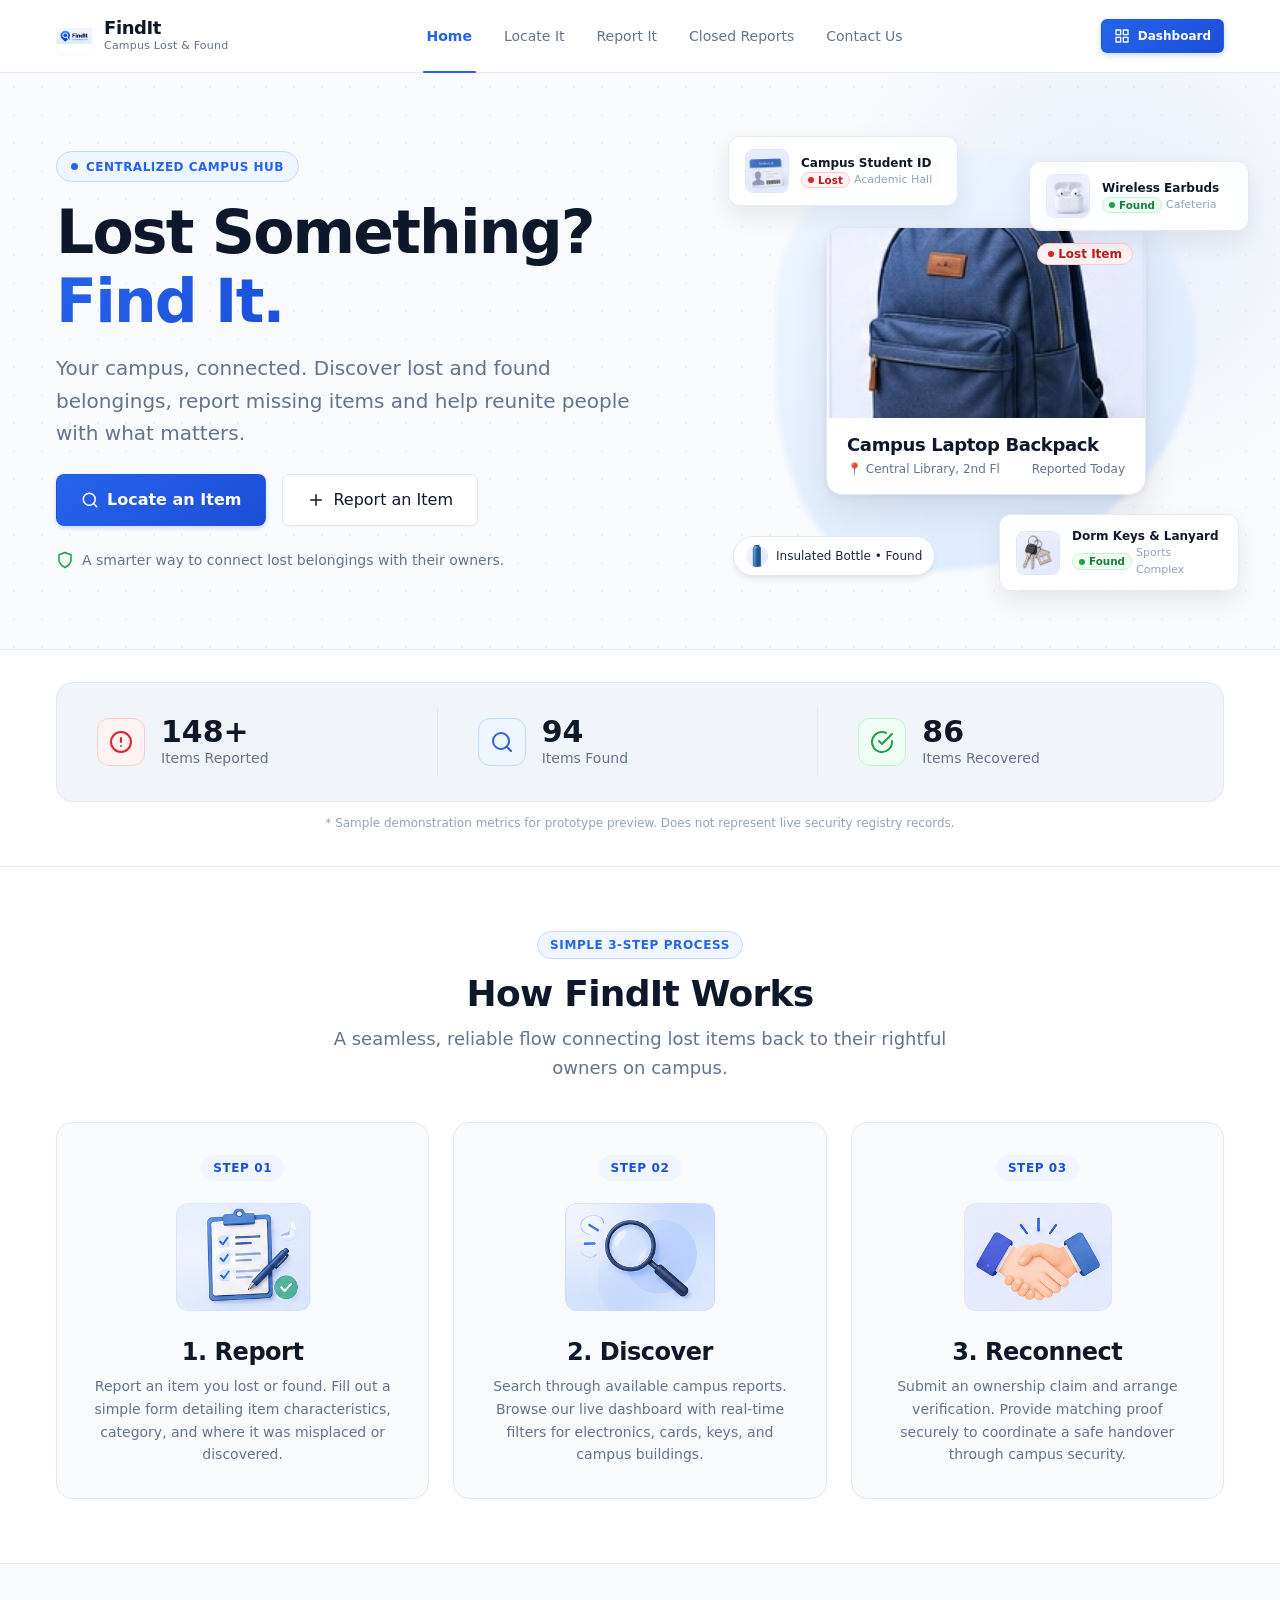
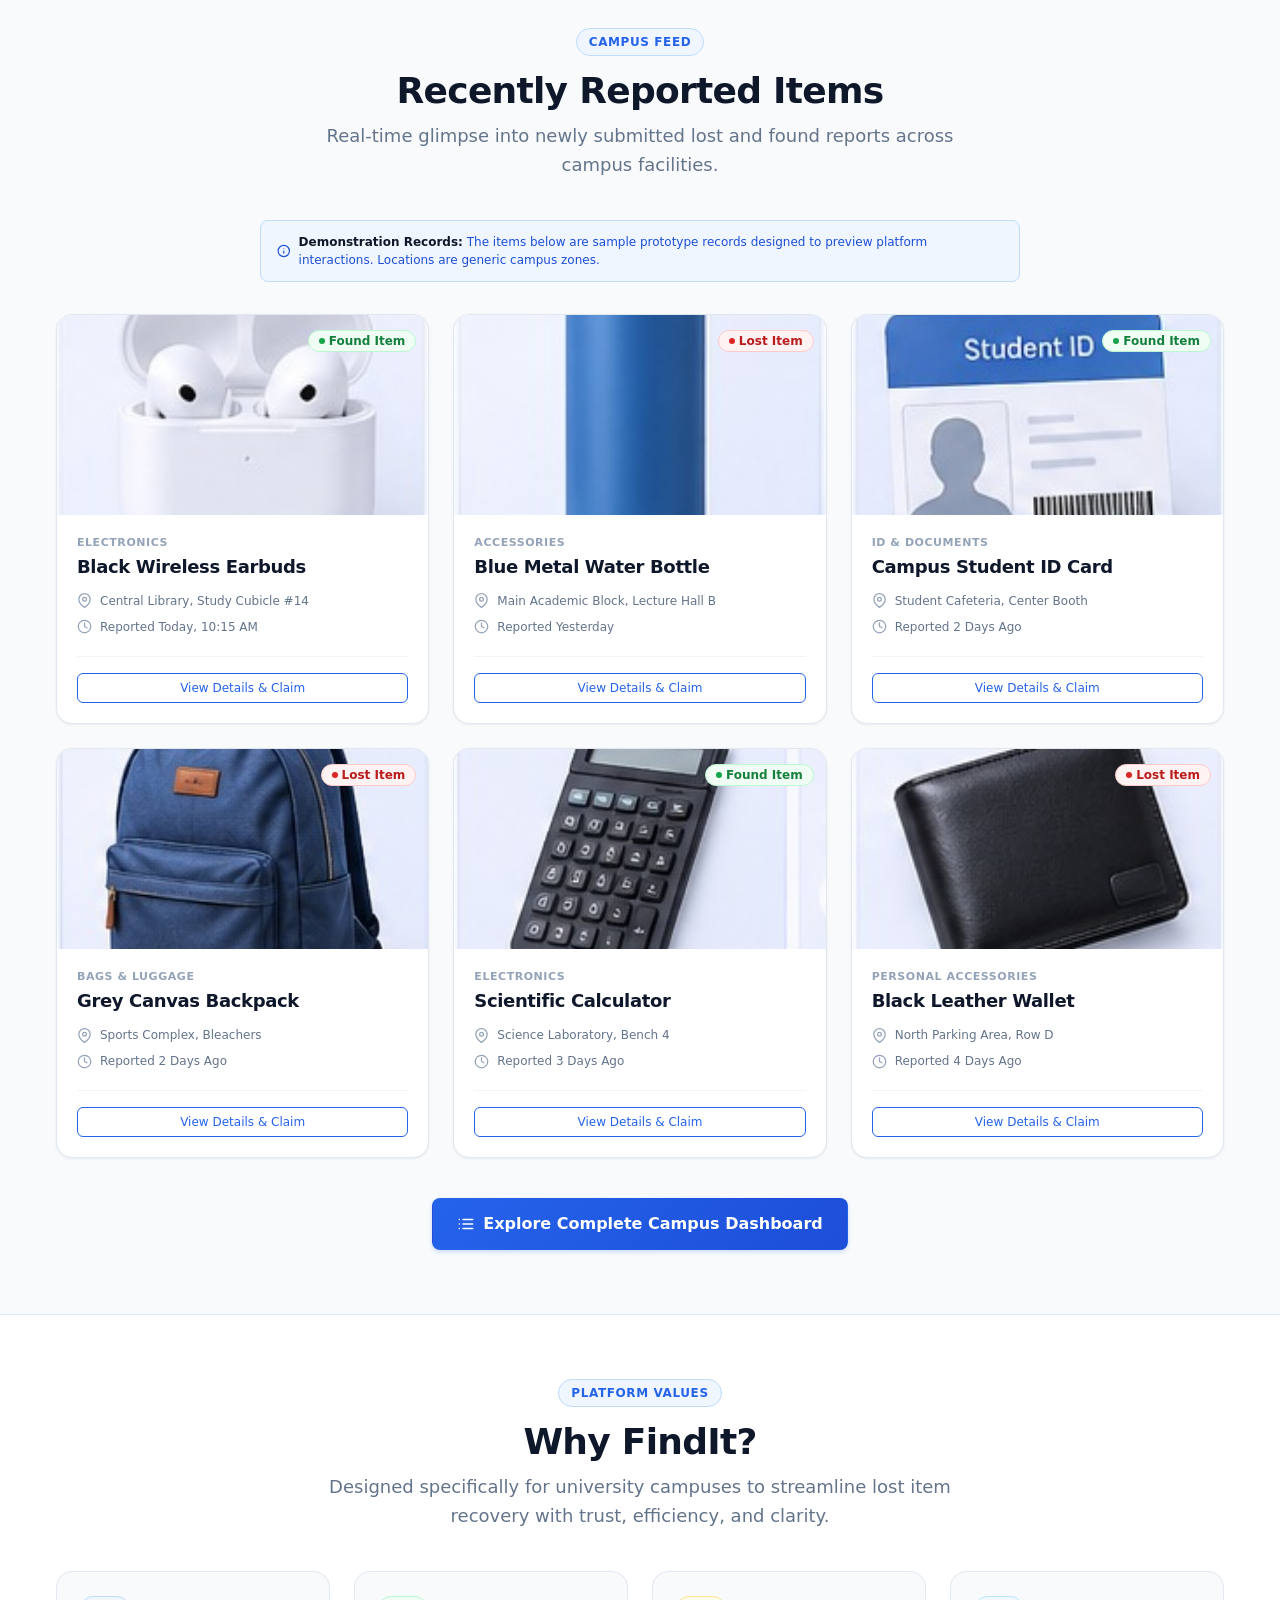
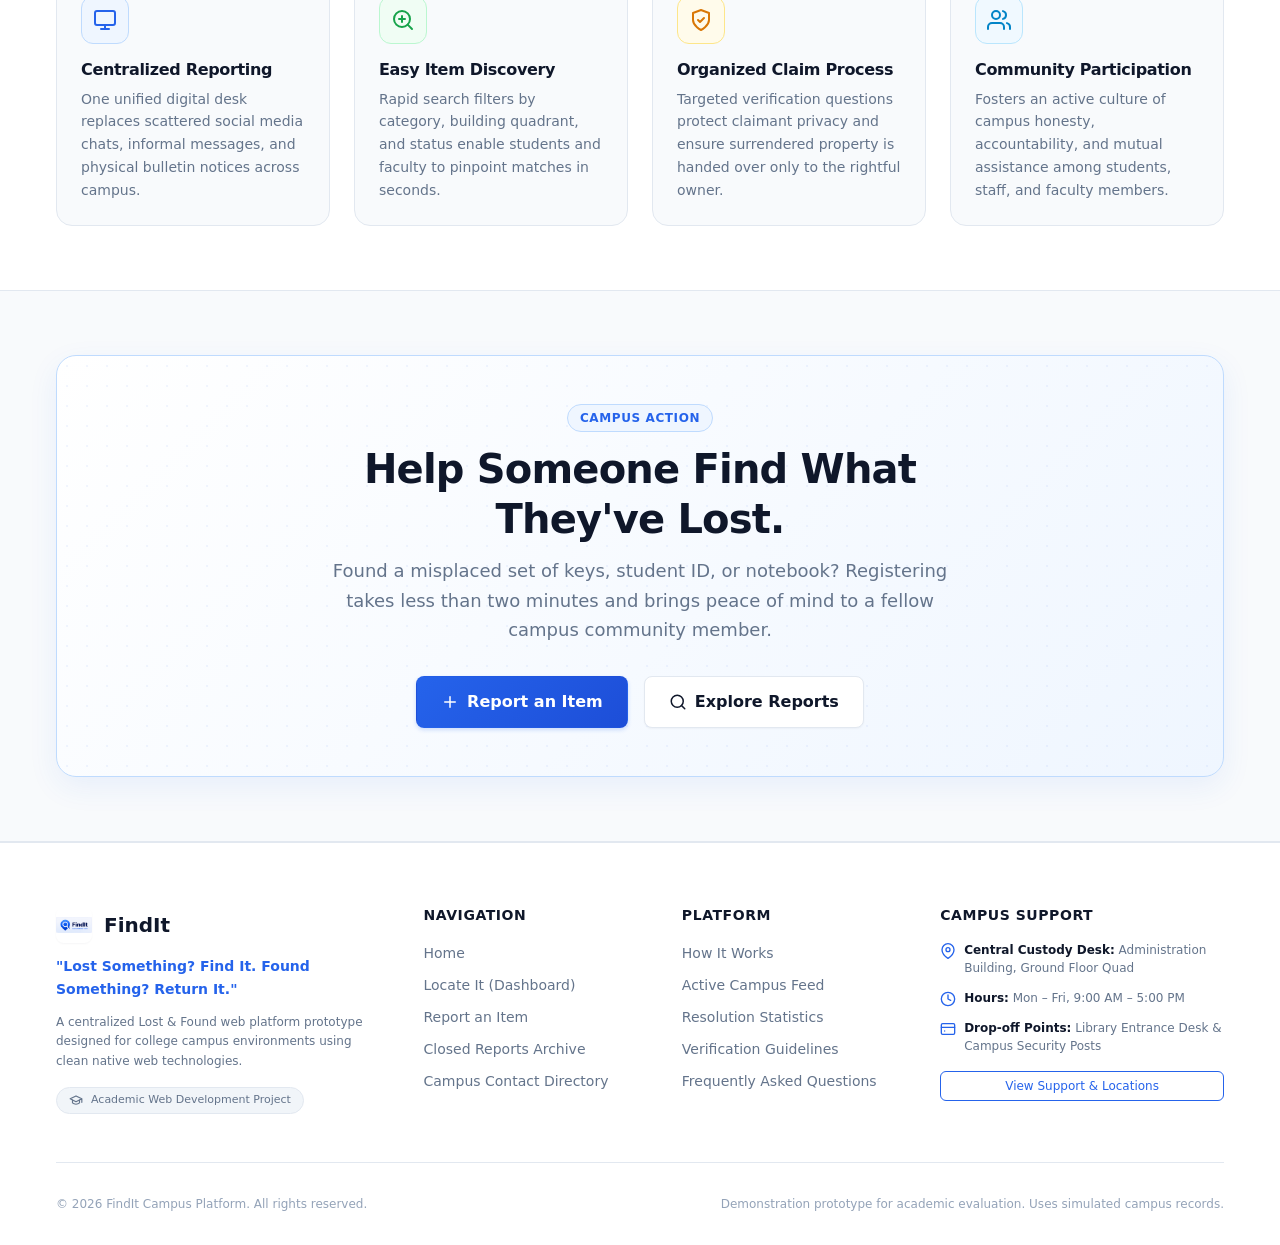
==== index.html @ 46aae525 "final commit" ====
<!DOCTYPE html>
<html lang="en">
<head>
  <meta charset="UTF-8">
  <meta name="viewport" content="width=device-width, initial-scale=1.0">
  <meta name="description" content="FindIt — A centralized campus Lost & Found platform for students, faculty and staff. Report lost belongings, register found items, and submit claims.">
  <title>FindIt – Lost &amp; Found Campus Platform</title>

  <!-- Global Stylesheet -->
  <link rel="stylesheet" href="css/style.css">
  <!-- Landing Page Stylesheet -->
  <link rel="stylesheet" href="css/landing.css">
  <!-- Consolidated Responsive Stylesheet -->
  <link rel="stylesheet" href="css/responsive.css">
</head>
<body>

  <!-- ======================================================================
       1. Navigation Bar (Sticky, Clean Light Surface, Accessible)
       ====================================================================== -->
  <header class="navbar" role="banner">
    <div class="container navbar-container">
      <!-- FindIt Brand Logo & Identity -->
      <a href="index.html" class="nav-brand" aria-label="FindIt Campus Platform Home">
        <img src="assets/icons/findit-logo.png" alt="FindIt Logo" class="nav-brand-logo" width="36" height="36">
        <div class="nav-brand-text">
          <span class="nav-brand-name">FindIt</span>
          <span class="nav-brand-tagline">Campus Lost &amp; Found</span>
        </div>
      </a>

      <!-- Desktop Navigation Menu -->
      <nav class="nav-menu" role="navigation" aria-label="Main Navigation">
        <a href="index.html" class="nav-link active" aria-current="page">Home</a>
        <a href="dashboard.html" class="nav-link">Locate It</a>
        <a href="report.html" class="nav-link">Report It</a>
        <a href="closed-reports.html" class="nav-link">Closed Reports</a>
        <a href="contact.html" class="nav-link">Contact Us</a>
      </nav>

      <!-- Desktop Action CTA -->
      <div class="nav-actions">
        <a href="dashboard.html" class="btn btn-primary btn-sm nav-dashboard-btn">
          <svg width="16" height="16" viewBox="0 0 24 24" fill="none" stroke="currentColor" stroke-width="2" stroke-linecap="round" stroke-linejoin="round" aria-hidden="true">
            <rect x="3" y="3" width="7" height="7"></rect>
            <rect x="14" y="3" width="7" height="7"></rect>
            <rect x="14" y="14" width="7" height="7"></rect>
            <rect x="3" y="14" width="7" height="7"></rect>
          </svg>
          Dashboard
        </a>
      </div>

      <!-- Mobile Hamburger Button -->
      <button class="mobile-nav-toggle" id="mobileNavToggle" aria-label="Toggle navigation menu" aria-expanded="false" aria-controls="mobileNavMenu">
        <span class="hamburger-line"></span>
        <span class="hamburger-line"></span>
        <span class="hamburger-line"></span>
      </button>
    </div>
  </header>

  <!-- Mobile Slide-in Drawer & Overlay -->
  <div class="mobile-nav-overlay" id="mobileNavOverlay" aria-hidden="true"></div>
  <aside class="mobile-nav-menu" id="mobileNavMenu" role="dialog" aria-label="Mobile Navigation Menu">
    <div class="mobile-nav-header">
      <div class="nav-brand">
        <img src="assets/icons/findit-logo.png" alt="FindIt Logo" class="nav-brand-logo" width="32" height="32">
        <div class="nav-brand-text">
          <span class="nav-brand-name">FindIt</span>
          <span class="nav-brand-tagline">Campus Platform</span>
        </div>
      </div>
    </div>
    <nav class="mobile-nav-links">
      <a href="index.html" class="mobile-nav-link active" aria-current="page">Home</a>
      <a href="dashboard.html" class="mobile-nav-link">Locate It</a>
      <a href="report.html" class="mobile-nav-link">Report It</a>
      <a href="closed-reports.html" class="mobile-nav-link">Closed Reports</a>
      <a href="contact.html" class="mobile-nav-link">Contact Us</a>
    </nav>
    <div class="mobile-nav-actions">
      <a href="dashboard.html" class="btn btn-primary btn-block">
        Open Dashboard
      </a>
      <a href="report.html" class="btn btn-secondary btn-block">
        Report an Item
      </a>
    </div>
  </aside>

  <main>
    <!-- ======================================================================
         2. Hero Section
         ====================================================================== -->
    <section class="hero-section" aria-labelledby="hero-heading">
      <!-- Decorative background effects -->
      <div class="hero-bg-accent" aria-hidden="true"></div>
      <div class="hero-bg-grid" aria-hidden="true"></div>

      <div class="container hero-container">
        <div class="hero-grid">
          
          <!-- Left: Hero Content -->
          <div class="hero-content">
            <div class="hero-tag">
              <span class="hero-tag-pulse" aria-hidden="true"></span>
              Centralized Campus Hub
            </div>

            <h1 id="hero-heading" class="hero-title">
              Lost Something? <span class="hero-title-accent">Find It.</span>
            </h1>

            <p class="hero-description">
              Your campus, connected. Discover lost and found belongings, report missing items and help reunite people with what matters.
            </p>

            <!-- Primary & Secondary CTA Buttons -->
            <div class="hero-actions">
              <a href="dashboard.html" class="btn btn-primary btn-lg hero-btn-primary">
                <svg width="18" height="18" viewBox="0 0 24 24" fill="none" stroke="currentColor" stroke-width="2" stroke-linecap="round" stroke-linejoin="round" aria-hidden="true">
                  <circle cx="11" cy="11" r="8"></circle>
                  <line x1="21" y1="21" x2="16.65" y2="16.65"></line>
                </svg>
                Locate an Item
              </a>
              <a href="report.html" class="btn btn-secondary btn-lg hero-btn-secondary">
                <svg width="18" height="18" viewBox="0 0 24 24" fill="none" stroke="currentColor" stroke-width="2" stroke-linecap="round" stroke-linejoin="round" aria-hidden="true">
                  <line x1="12" y1="5" x2="12" y2="19"></line>
                  <line x1="5" y1="12" x2="19" y2="12"></line>
                </svg>
                Report an Item
              </a>
            </div>

            <!-- Trust-Oriented Supporting Line -->
            <div class="hero-trust">
              <svg class="hero-trust-icon" viewBox="0 0 24 24" fill="none" stroke="currentColor" stroke-width="2" stroke-linecap="round" stroke-linejoin="round" aria-hidden="true">
                <path d="M12 22s8-4 8-10V5l-8-3-8 3v7c0 6 8 10 8 10z"></path>
              </svg>
              <span>A smarter way to connect lost belongings with their owners.</span>
            </div>
          </div>

          <!-- Right: Hero Visual Composition with Campus Objects -->
          <div class="hero-visual-wrapper" aria-label="Visual composition showing recently reported campus belongings">
            <!-- Organic soft backdrop blur shape -->
            <div class="hero-visual-backdrop" aria-hidden="true"></div>

            <!-- Central Anchor Card (Backpack) -->
            <div class="visual-card-main">
              <div class="visual-main-image-wrap">
                <img src="assets/images/items/backpack.jpg" alt="Black commuter backpack with grey straps" class="visual-main-image" width="320" height="190">
                <div class="visual-main-badge">
                  <span class="badge badge-lost">
                    <span class="badge-dot"></span> Lost Item
                  </span>
                </div>
              </div>
              <div class="visual-main-body">
                <h2 class="visual-main-title">Campus Laptop Backpack</h2>
                <div class="visual-main-meta">
                  <span>📍 Central Library, 2nd Fl</span>
                  <span>Reported Today</span>
                </div>
              </div>
            </div>

            <!-- Satellite Card 1: Student ID (Top Left) -->
            <div class="satellite-card-1">
              <img src="assets/images/items/student-id.jpg" alt="University student identification card" class="satellite-thumb" width="44" height="44">
              <div class="satellite-info">
                <span class="satellite-name">Campus Student ID</span>
                <span class="satellite-sub">
                  <span class="badge badge-lost" style="font-size: 0.65rem; padding: 2px 6px;">
                    <span class="badge-dot"></span> Lost
                  </span>
                  Academic Hall
                </span>
              </div>
            </div>

            <!-- Satellite Card 2: Wireless Earbuds (Top Right) -->
            <div class="satellite-card-2">
              <img src="assets/images/items/earbuds.jpg" alt="White wireless Bluetooth earbuds in charging case" class="satellite-thumb" width="44" height="44">
              <div class="satellite-info">
                <span class="satellite-name">Wireless Earbuds</span>
                <span class="satellite-sub">
                  <span class="badge badge-found" style="font-size: 0.65rem; padding: 2px 6px;">
                    <span class="badge-dot"></span> Found
                  </span>
                  Cafeteria
                </span>
              </div>
            </div>

            <!-- Satellite Card 3: Metallic Keys & Bottle (Bottom Right) -->
            <div class="satellite-card-3">
              <img src="assets/images/items/keys.jpg" alt="Set of brass locker keys with blue lanyard" class="satellite-thumb" width="44" height="44">
              <div class="satellite-info">
                <span class="satellite-name">Dorm Keys &amp; Lanyard</span>
                <span class="satellite-sub">
                  <span class="badge badge-found" style="font-size: 0.65rem; padding: 2px 6px;">
                    <span class="badge-dot"></span> Found
                  </span>
                  Sports Complex
                </span>
              </div>
            </div>

            <!-- Floating Pill Tag: Water Bottle (Bottom Left) -->
            <div class="floating-item-pill">
              <img src="assets/images/items/water-bottle.jpg" alt="Steel thermal water bottle" class="floating-pill-img" width="22" height="22">
              <span>Insulated Bottle • Found</span>
            </div>
          </div>

        </div>
      </div>
    </section>

    <!-- ======================================================================
         Quick Statistics Area
         ====================================================================== -->
    <section class="stats-section" aria-labelledby="stats-heading">
      <div class="container">
        <h2 id="stats-heading" class="sr-only" style="position: absolute; width: 1px; height: 1px; padding: 0; margin: -1px; overflow: hidden; clip: rect(0,0,0,0); border: 0;">Campus Platform Statistics</h2>
        
        <div class="stats-card-container">
          <!-- Items Reported -->
          <div class="stat-item">
            <div class="stat-icon-wrapper stat-icon-reported" aria-hidden="true">
              <svg width="24" height="24" viewBox="0 0 24 24" fill="none" stroke="currentColor" stroke-width="2" stroke-linecap="round" stroke-linejoin="round">
                <circle cx="12" cy="12" r="10"></circle>
                <line x1="12" y1="8" x2="12" y2="12"></line>
                <line x1="12" y1="16" x2="12.01" y2="16"></line>
              </svg>
            </div>
            <div class="stat-info">
              <span class="stat-number">148+</span>
              <span class="stat-label">Items Reported</span>
            </div>
          </div>

          <!-- Items Found -->
          <div class="stat-item">
            <div class="stat-icon-wrapper stat-icon-found" aria-hidden="true">
              <svg width="24" height="24" viewBox="0 0 24 24" fill="none" stroke="currentColor" stroke-width="2" stroke-linecap="round" stroke-linejoin="round">
                <circle cx="11" cy="11" r="8"></circle>
                <line x1="21" y1="21" x2="16.65" y2="16.65"></line>
              </svg>
            </div>
            <div class="stat-info">
              <span class="stat-number">94</span>
              <span class="stat-label">Items Found</span>
            </div>
          </div>

          <!-- Items Recovered -->
          <div class="stat-item">
            <div class="stat-icon-wrapper stat-icon-recovered" aria-hidden="true">
              <svg width="24" height="24" viewBox="0 0 24 24" fill="none" stroke="currentColor" stroke-width="2" stroke-linecap="round" stroke-linejoin="round">
                <path d="M22 11.08V12a10 10 0 1 1-5.93-9.14"></path>
                <polyline points="22 4 12 14.01 9 11.01"></polyline>
              </svg>
            </div>
            <div class="stat-info">
              <span class="stat-number">86</span>
              <span class="stat-label">Items Recovered</span>
            </div>
          </div>
        </div>

        <p class="stats-disclaimer">
          * Sample demonstration metrics for prototype preview. Does not represent live security registry records.
        </p>
      </div>
    </section>

    <!-- ======================================================================
         SECTION 1 — How FindIt Works
         ====================================================================== -->
    <section id="how-it-works" class="how-it-works-section" aria-labelledby="how-it-works-title">
      <div class="container">
        <div class="section-header-center">
          <span class="section-tag">Simple 3-Step Process</span>
          <h2 id="how-it-works-title" class="section-title">How FindIt Works</h2>
          <p class="section-subtitle">A seamless, reliable flow connecting lost items back to their rightful owners on campus.</p>
        </div>

        <div class="grid grid-cols-3 gap-6">
          <!-- Step 1: Report -->
          <div class="step-card">
            <span class="step-badge">Step 01</span>
            <div class="step-illustration-wrap">
              <img src="assets/images/illustrations/checklist-illustration.png" alt="Report an item checklist illustration" class="step-illustration" width="120" height="110">
            </div>
            <h3 class="step-title">1. Report</h3>
            <p class="step-desc">
              Report an item you lost or found. Fill out a simple form detailing item characteristics, category, and where it was misplaced or discovered.
            </p>
          </div>

          <!-- Step 2: Discover -->
          <div class="step-card">
            <span class="step-badge">Step 02</span>
            <div class="step-illustration-wrap">
              <img src="assets/images/illustrations/search-illustration.png" alt="Search and discover belongings illustration" class="step-illustration" width="120" height="110">
            </div>
            <h3 class="step-title">2. Discover</h3>
            <p class="step-desc">
              Search through available campus reports. Browse our live dashboard with real-time filters for electronics, cards, keys, and campus buildings.
            </p>
          </div>

          <!-- Step 3: Reconnect -->
          <div class="step-card">
            <span class="step-badge">Step 03</span>
            <div class="step-illustration-wrap">
              <img src="assets/images/illustrations/handshake-illustration.png" alt="Ownership verification and return illustration" class="step-illustration" width="120" height="110">
            </div>
            <h3 class="step-title">3. Reconnect</h3>
            <p class="step-desc">
              Submit an ownership claim and arrange verification. Provide matching proof securely to coordinate a safe handover through campus security.
            </p>
          </div>
        </div>
      </div>
    </section>

    <!-- ======================================================================
         SECTION 2 — Recently Reported Items (Demonstration Records)
         ====================================================================== -->
    <section class="recent-items-section" aria-labelledby="recent-items-title">
      <div class="container">
        <div class="section-header-center">
          <span class="section-tag">Campus Feed</span>
          <h2 id="recent-items-title" class="section-title">Recently Reported Items</h2>
          <p class="section-subtitle">Real-time glimpse into newly submitted lost and found reports across campus facilities.</p>
        </div>

        <!-- Demonstration Notice Banner -->
        <div class="demo-notice-banner" role="note">
          <svg width="18" height="18" viewBox="0 0 24 24" fill="none" stroke="currentColor" stroke-width="2" stroke-linecap="round" stroke-linejoin="round" aria-hidden="true">
            <circle cx="12" cy="12" r="10"></circle>
            <line x1="12" y1="16" x2="12" y2="12"></line>
            <line x1="12" y1="8" x2="12.01" y2="8"></line>
          </svg>
          <span><strong>Demonstration Records:</strong> The items below are sample prototype records designed to preview platform interactions. Locations are generic campus zones.</span>
        </div>

        <!-- 6 Item Cards Grid -->
        <div class="recent-grid">
          
          <!-- Card 1: Black Wireless Earbuds -->
          <article class="item-feed-card" aria-label="Black Wireless Earbuds found at Library">
            <div class="item-thumb-wrapper">
              <img src="assets/images/items/earbuds.jpg" alt="Pair of wireless black earbuds in matte charging case" class="item-thumb-img" width="360" height="200" loading="lazy">
              <div class="item-badge-pos">
                <span class="badge badge-found">
                  <span class="badge-dot"></span> Found Item
                </span>
              </div>
            </div>
            <div class="item-feed-body">
              <span class="item-category-label">Electronics</span>
              <h3 class="item-feed-title">Black Wireless Earbuds</h3>
              <div class="item-feed-meta">
                <div class="item-meta-row">
                  <svg class="item-meta-icon" viewBox="0 0 24 24" fill="none" stroke="currentColor" stroke-width="2" stroke-linecap="round" stroke-linejoin="round" aria-hidden="true">
                    <path d="M21 10c0 7-9 13-9 13s-9-6-9-13a9 9 0 0 1 18 0z"></path>
                    <circle cx="12" cy="10" r="3"></circle>
                  </svg>
                  <span>Central Library, Study Cubicle #14</span>
                </div>
                <div class="item-meta-row">
                  <svg class="item-meta-icon" viewBox="0 0 24 24" fill="none" stroke="currentColor" stroke-width="2" stroke-linecap="round" stroke-linejoin="round" aria-hidden="true">
                    <circle cx="12" cy="12" r="10"></circle>
                    <polyline points="12 6 12 12 16 14"></polyline>
                  </svg>
                  <span>Reported Today, 10:15 AM</span>
                </div>
              </div>
              <div class="item-feed-footer">
                <a href="item-details.html?id=ITEM001" class="btn btn-outline btn-sm item-view-btn">View Details &amp; Claim</a>
              </div>
            </div>
          </article>

          <!-- Card 2: Blue Water Bottle -->
          <article class="item-feed-card" aria-label="Blue Water Bottle lost at Academic Block">
            <div class="item-thumb-wrapper">
              <img src="assets/images/items/water-bottle.jpg" alt="Stainless steel thermal blue water bottle" class="item-thumb-img" width="360" height="200" loading="lazy">
              <div class="item-badge-pos">
                <span class="badge badge-lost">
                  <span class="badge-dot"></span> Lost Item
                </span>
              </div>
            </div>
            <div class="item-feed-body">
              <span class="item-category-label">Accessories</span>
              <h3 class="item-feed-title">Blue Metal Water Bottle</h3>
              <div class="item-feed-meta">
                <div class="item-meta-row">
                  <svg class="item-meta-icon" viewBox="0 0 24 24" fill="none" stroke="currentColor" stroke-width="2" stroke-linecap="round" stroke-linejoin="round" aria-hidden="true">
                    <path d="M21 10c0 7-9 13-9 13s-9-6-9-13a9 9 0 0 1 18 0z"></path>
                    <circle cx="12" cy="10" r="3"></circle>
                  </svg>
                  <span>Main Academic Block, Lecture Hall B</span>
                </div>
                <div class="item-meta-row">
                  <svg class="item-meta-icon" viewBox="0 0 24 24" fill="none" stroke="currentColor" stroke-width="2" stroke-linecap="round" stroke-linejoin="round" aria-hidden="true">
                    <circle cx="12" cy="12" r="10"></circle>
                    <polyline points="12 6 12 12 16 14"></polyline>
                  </svg>
                  <span>Reported Yesterday</span>
                </div>
              </div>
              <div class="item-feed-footer">
                <a href="item-details.html?id=ITEM002" class="btn btn-outline btn-sm item-view-btn">View Details &amp; Claim</a>
              </div>
            </div>
          </article>

          <!-- Card 3: Student ID Card -->
          <article class="item-feed-card" aria-label="Student ID Card found at Cafeteria">
            <div class="item-thumb-wrapper">
              <img src="assets/images/items/student-id.jpg" alt="University student identification card with lanyard" class="item-thumb-img" width="360" height="200" loading="lazy">
              <div class="item-badge-pos">
                <span class="badge badge-found">
                  <span class="badge-dot"></span> Found Item
                </span>
              </div>
            </div>
            <div class="item-feed-body">
              <span class="item-category-label">ID &amp; Documents</span>
              <h3 class="item-feed-title">Campus Student ID Card</h3>
              <div class="item-feed-meta">
                <div class="item-meta-row">
                  <svg class="item-meta-icon" viewBox="0 0 24 24" fill="none" stroke="currentColor" stroke-width="2" stroke-linecap="round" stroke-linejoin="round" aria-hidden="true">
                    <path d="M21 10c0 7-9 13-9 13s-9-6-9-13a9 9 0 0 1 18 0z"></path>
                    <circle cx="12" cy="10" r="3"></circle>
                  </svg>
                  <span>Student Cafeteria, Center Booth</span>
                </div>
                <div class="item-meta-row">
                  <svg class="item-meta-icon" viewBox="0 0 24 24" fill="none" stroke="currentColor" stroke-width="2" stroke-linecap="round" stroke-linejoin="round" aria-hidden="true">
                    <circle cx="12" cy="12" r="10"></circle>
                    <polyline points="12 6 12 12 16 14"></polyline>
                  </svg>
                  <span>Reported 2 Days Ago</span>
                </div>
              </div>
              <div class="item-feed-footer">
                <a href="item-details.html?id=ITEM003" class="btn btn-outline btn-sm item-view-btn">View Details &amp; Claim</a>
              </div>
            </div>
          </article>

          <!-- Card 4: Grey Backpack -->
          <article class="item-feed-card" aria-label="Grey Backpack lost at Sports Complex">
            <div class="item-thumb-wrapper">
              <img src="assets/images/items/backpack.jpg" alt="Durable grey canvas laptop backpack with dual pockets" class="item-thumb-img" width="360" height="200" loading="lazy">
              <div class="item-badge-pos">
                <span class="badge badge-lost">
                  <span class="badge-dot"></span> Lost Item
                </span>
              </div>
            </div>
            <div class="item-feed-body">
              <span class="item-category-label">Bags &amp; Luggage</span>
              <h3 class="item-feed-title">Grey Canvas Backpack</h3>
              <div class="item-feed-meta">
                <div class="item-meta-row">
                  <svg class="item-meta-icon" viewBox="0 0 24 24" fill="none" stroke="currentColor" stroke-width="2" stroke-linecap="round" stroke-linejoin="round" aria-hidden="true">
                    <path d="M21 10c0 7-9 13-9 13s-9-6-9-13a9 9 0 0 1 18 0z"></path>
                    <circle cx="12" cy="10" r="3"></circle>
                  </svg>
                  <span>Sports Complex, Bleachers</span>
                </div>
                <div class="item-meta-row">
                  <svg class="item-meta-icon" viewBox="0 0 24 24" fill="none" stroke="currentColor" stroke-width="2" stroke-linecap="round" stroke-linejoin="round" aria-hidden="true">
                    <circle cx="12" cy="12" r="10"></circle>
                    <polyline points="12 6 12 12 16 14"></polyline>
                  </svg>
                  <span>Reported 2 Days Ago</span>
                </div>
              </div>
              <div class="item-feed-footer">
                <a href="item-details.html?id=ITEM004" class="btn btn-outline btn-sm item-view-btn">View Details &amp; Claim</a>
              </div>
            </div>
          </article>

          <!-- Card 5: Scientific Calculator -->
          <article class="item-feed-card" aria-label="Scientific Calculator found at Laboratory">
            <div class="item-thumb-wrapper">
              <img src="assets/images/items/calculator.jpg" alt="Engineering scientific calculator with slide cover" class="item-thumb-img" width="360" height="200" loading="lazy">
              <div class="item-badge-pos">
                <span class="badge badge-found">
                  <span class="badge-dot"></span> Found Item
                </span>
              </div>
            </div>
            <div class="item-feed-body">
              <span class="item-category-label">Electronics</span>
              <h3 class="item-feed-title">Scientific Calculator</h3>
              <div class="item-feed-meta">
                <div class="item-meta-row">
                  <svg class="item-meta-icon" viewBox="0 0 24 24" fill="none" stroke="currentColor" stroke-width="2" stroke-linecap="round" stroke-linejoin="round" aria-hidden="true">
                    <path d="M21 10c0 7-9 13-9 13s-9-6-9-13a9 9 0 0 1 18 0z"></path>
                    <circle cx="12" cy="10" r="3"></circle>
                  </svg>
                  <span>Science Laboratory, Bench 4</span>
                </div>
                <div class="item-meta-row">
                  <svg class="item-meta-icon" viewBox="0 0 24 24" fill="none" stroke="currentColor" stroke-width="2" stroke-linecap="round" stroke-linejoin="round" aria-hidden="true">
                    <circle cx="12" cy="12" r="10"></circle>
                    <polyline points="12 6 12 12 16 14"></polyline>
                  </svg>
                  <span>Reported 3 Days Ago</span>
                </div>
              </div>
              <div class="item-feed-footer">
                <a href="item-details.html?id=ITEM005" class="btn btn-outline btn-sm item-view-btn">View Details &amp; Claim</a>
              </div>
            </div>
          </article>

          <!-- Card 6: Black Leather Wallet -->
          <article class="item-feed-card" aria-label="Black Leather Wallet lost at Parking Area">
            <div class="item-thumb-wrapper">
              <img src="assets/images/items/wallet.jpg" alt="Men's black leather bi-fold pocket wallet" class="item-thumb-img" width="360" height="200" loading="lazy">
              <div class="item-badge-pos">
                <span class="badge badge-lost">
                  <span class="badge-dot"></span> Lost Item
                </span>
              </div>
            </div>
            <div class="item-feed-body">
              <span class="item-category-label">Personal Accessories</span>
              <h3 class="item-feed-title">Black Leather Wallet</h3>
              <div class="item-feed-meta">
                <div class="item-meta-row">
                  <svg class="item-meta-icon" viewBox="0 0 24 24" fill="none" stroke="currentColor" stroke-width="2" stroke-linecap="round" stroke-linejoin="round" aria-hidden="true">
                    <path d="M21 10c0 7-9 13-9 13s-9-6-9-13a9 9 0 0 1 18 0z"></path>
                    <circle cx="12" cy="10" r="3"></circle>
                  </svg>
                  <span>North Parking Area, Row D</span>
                </div>
                <div class="item-meta-row">
                  <svg class="item-meta-icon" viewBox="0 0 24 24" fill="none" stroke="currentColor" stroke-width="2" stroke-linecap="round" stroke-linejoin="round" aria-hidden="true">
                    <circle cx="12" cy="12" r="10"></circle>
                    <polyline points="12 6 12 12 16 14"></polyline>
                  </svg>
                  <span>Reported 4 Days Ago</span>
                </div>
              </div>
              <div class="item-feed-footer">
                <a href="item-details.html?id=ITEM006" class="btn btn-outline btn-sm item-view-btn">View Details &amp; Claim</a>
              </div>
            </div>
          </article>

        </div>

        <!-- Section Link to Complete Dashboard -->
        <div style="text-align: center;">
          <a href="dashboard.html" class="btn btn-primary btn-lg">
            <svg width="18" height="18" viewBox="0 0 24 24" fill="none" stroke="currentColor" stroke-width="2" stroke-linecap="round" stroke-linejoin="round" aria-hidden="true">
              <line x1="8" y1="6" x2="21" y2="6"></line>
              <line x1="8" y1="12" x2="21" y2="12"></line>
              <line x1="8" y1="18" x2="21" y2="18"></line>
              <line x1="3" y1="6" x2="3.01" y2="6"></line>
              <line x1="3" y1="12" x2="3.01" y2="12"></line>
              <line x1="3" y1="18" x2="3.01" y2="18"></line>
            </svg>
            Explore Complete Campus Dashboard
          </a>
        </div>
      </div>
    </section>

    <!-- ======================================================================
         SECTION 3 — Why FindIt? (Platform Benefits)
         ====================================================================== -->
    <section class="benefits-section" aria-labelledby="benefits-title">
      <div class="container">
        <div class="section-header-center">
          <span class="section-tag">Platform Values</span>
          <h2 id="benefits-title" class="section-title">Why FindIt?</h2>
          <p class="section-subtitle">Designed specifically for university campuses to streamline lost item recovery with trust, efficiency, and clarity.</p>
        </div>

        <div class="benefits-grid">
          
          <!-- Benefit 1: Centralized Reporting -->
          <div class="benefit-card">
            <div class="benefit-icon-wrapper benefit-icon-primary" aria-hidden="true">
              <svg width="24" height="24" viewBox="0 0 24 24" fill="none" stroke="currentColor" stroke-width="2" stroke-linecap="round" stroke-linejoin="round">
                <rect x="2" y="3" width="20" height="14" rx="2" ry="2"></rect>
                <line x1="8" y1="21" x2="16" y2="21"></line>
                <line x1="12" y1="17" x2="12" y2="21"></line>
              </svg>
            </div>
            <h3 class="benefit-title">Centralized Reporting</h3>
            <p class="benefit-desc">
              One unified digital desk replaces scattered social media chats, informal messages, and physical bulletin notices across campus.
            </p>
          </div>

          <!-- Benefit 2: Easy Item Discovery -->
          <div class="benefit-card">
            <div class="benefit-icon-wrapper benefit-icon-success" aria-hidden="true">
              <svg width="24" height="24" viewBox="0 0 24 24" fill="none" stroke="currentColor" stroke-width="2" stroke-linecap="round" stroke-linejoin="round">
                <circle cx="11" cy="11" r="8"></circle>
                <line x1="21" y1="21" x2="16.65" y2="16.65"></line>
                <line x1="11" y1="8" x2="11" y2="14"></line>
                <line x1="8" y1="11" x2="14" y2="11"></line>
              </svg>
            </div>
            <h3 class="benefit-title">Easy Item Discovery</h3>
            <p class="benefit-desc">
              Rapid search filters by category, building quadrant, and status enable students and faculty to pinpoint matches in seconds.
            </p>
          </div>

          <!-- Benefit 3: Organized Claim Process -->
          <div class="benefit-card">
            <div class="benefit-icon-wrapper benefit-icon-warning" aria-hidden="true">
              <svg width="24" height="24" viewBox="0 0 24 24" fill="none" stroke="currentColor" stroke-width="2" stroke-linecap="round" stroke-linejoin="round">
                <path d="M12 22s8-4 8-10V5l-8-3-8 3v7c0 6 8 10 8 10z"></path>
                <polyline points="9 12 11 14 15 10"></polyline>
              </svg>
            </div>
            <h3 class="benefit-title">Organized Claim Process</h3>
            <p class="benefit-desc">
              Targeted verification questions protect claimant privacy and ensure surrendered property is handed over only to the rightful owner.
            </p>
          </div>

          <!-- Benefit 4: Community Participation -->
          <div class="benefit-card">
            <div class="benefit-icon-wrapper benefit-icon-info" aria-hidden="true">
              <svg width="24" height="24" viewBox="0 0 24 24" fill="none" stroke="currentColor" stroke-width="2" stroke-linecap="round" stroke-linejoin="round">
                <path d="M17 21v-2a4 4 0 0 0-4-4H5a4 4 0 0 0-4 4v2"></path>
                <circle cx="9" cy="7" r="4"></circle>
                <path d="M23 21v-2a4 4 0 0 0-3-3.87"></path>
                <path d="M16 3.13a4 4 0 0 1 0 7.75"></path>
              </svg>
            </div>
            <h3 class="benefit-title">Community Participation</h3>
            <p class="benefit-desc">
              Fosters an active culture of campus honesty, accountability, and mutual assistance among students, staff, and faculty members.
            </p>
          </div>

        </div>
      </div>
    </section>

    <!-- ======================================================================
         SECTION 4 — Call to Action (CTA)
         ====================================================================== -->
    <section class="cta-section" aria-labelledby="cta-heading">
      <div class="container">
        <div class="cta-banner-card">
          <div class="cta-banner-bg-dots" aria-hidden="true"></div>
          <div class="cta-content">
            <span class="section-tag">Campus Action</span>
            <h2 id="cta-heading" class="cta-heading">Help Someone Find What They've Lost.</h2>
            <p class="cta-description">
              Found a misplaced set of keys, student ID, or notebook? Registering takes less than two minutes and brings peace of mind to a fellow campus community member.
            </p>
            <div class="cta-button-group">
              <a href="report.html" class="btn btn-primary btn-lg">
                <svg width="18" height="18" viewBox="0 0 24 24" fill="none" stroke="currentColor" stroke-width="2" stroke-linecap="round" stroke-linejoin="round" aria-hidden="true">
                  <line x1="12" y1="5" x2="12" y2="19"></line>
                  <line x1="5" y1="12" x2="19" y2="12"></line>
                </svg>
                Report an Item
              </a>
              <a href="dashboard.html" class="btn btn-secondary btn-lg">
                <svg width="18" height="18" viewBox="0 0 24 24" fill="none" stroke="currentColor" stroke-width="2" stroke-linecap="round" stroke-linejoin="round" aria-hidden="true">
                  <circle cx="11" cy="11" r="8"></circle>
                  <line x1="21" y1="21" x2="16.65" y2="16.65"></line>
                </svg>
                Explore Reports
              </a>
            </div>
          </div>
        </div>
      </div>
    </section>
  </main>

  <!-- ======================================================================
       SECTION 5 — Footer
       ====================================================================== -->
  <footer class="site-footer" role="contentinfo">
    <div class="container">
      <div class="footer-grid">
        
        <!-- Column 1: Brand & Overview -->
        <div class="footer-brand-col">
          <a href="index.html" class="footer-brand-logo-wrap" aria-label="FindIt Home">
            <img src="assets/icons/findit-logo.png" alt="FindIt Logo" class="nav-brand-logo" width="32" height="32">
            <span class="footer-brand-title">FindIt</span>
          </a>
          <p class="footer-tagline">"Lost Something? Find It. Found Something? Return It."</p>
          <p class="footer-summary">
            A centralized Lost &amp; Found web platform prototype designed for college campus environments using clean native web technologies.
          </p>
          <div class="footer-academic-badge">
            <svg width="14" height="14" viewBox="0 0 24 24" fill="none" stroke="currentColor" stroke-width="2" stroke-linecap="round" stroke-linejoin="round" aria-hidden="true">
              <path d="M22 10v6M2 10l10-5 10 5-10 5z"></path>
              <path d="M6 12v5c3 3 9 3 12 0v-5"></path>
            </svg>
            <span>Academic Web Development Project</span>
          </div>
        </div>

        <!-- Column 2: Quick Links -->
        <div class="footer-links-col">
          <h3 class="footer-col-title">Navigation</h3>
          <ul class="footer-links-list">
            <li><a href="index.html" class="footer-link">Home</a></li>
            <li><a href="dashboard.html" class="footer-link">Locate It (Dashboard)</a></li>
            <li><a href="report.html" class="footer-link">Report an Item</a></li>
            <li><a href="closed-reports.html" class="footer-link">Closed Reports Archive</a></li>
            <li><a href="contact.html" class="footer-link">Campus Contact Directory</a></li>
          </ul>
        </div>

        <!-- Column 3: Platform Resources -->
        <div class="footer-links-col">
          <h3 class="footer-col-title">Platform</h3>
          <ul class="footer-links-list">
            <li><a href="#how-it-works" class="footer-link">How It Works</a></li>
            <li><a href="dashboard.html" class="footer-link">Active Campus Feed</a></li>
            <li><a href="closed-reports.html" class="footer-link">Resolution Statistics</a></li>
            <li><a href="contact.html" class="footer-link">Verification Guidelines</a></li>
            <li><a href="contact.html" class="footer-link">Frequently Asked Questions</a></li>
          </ul>
        </div>

        <!-- Column 4: Campus Support & Drop-off Desks -->
        <div class="footer-links-col">
          <h3 class="footer-col-title">Campus Support</h3>
          <div class="footer-support-info">
            <div class="footer-support-row">
              <svg class="footer-support-icon" viewBox="0 0 24 24" fill="none" stroke="currentColor" stroke-width="2" stroke-linecap="round" stroke-linejoin="round" aria-hidden="true">
                <path d="M21 10c0 7-9 13-9 13s-9-6-9-13a9 9 0 0 1 18 0z"></path>
                <circle cx="12" cy="10" r="3"></circle>
              </svg>
              <span><strong>Central Custody Desk:</strong> Administration Building, Ground Floor Quad</span>
            </div>
            <div class="footer-support-row">
              <svg class="footer-support-icon" viewBox="0 0 24 24" fill="none" stroke="currentColor" stroke-width="2" stroke-linecap="round" stroke-linejoin="round" aria-hidden="true">
                <circle cx="12" cy="12" r="10"></circle>
                <polyline points="12 6 12 12 16 14"></polyline>
              </svg>
              <span><strong>Hours:</strong> Mon – Fri, 9:00 AM – 5:00 PM</span>
            </div>
            <div class="footer-support-row">
              <svg class="footer-support-icon" viewBox="0 0 24 24" fill="none" stroke="currentColor" stroke-width="2" stroke-linecap="round" stroke-linejoin="round" aria-hidden="true">
                <rect x="2" y="4" width="20" height="16" rx="2"></rect>
                <path d="M7 15h0M2 9.5h20"></path>
              </svg>
              <span><strong>Drop-off Points:</strong> Library Entrance Desk &amp; Campus Security Posts</span>
            </div>
          </div>
          <a href="contact.html" class="btn btn-outline btn-sm" style="width: 100%;">
            View Support &amp; Locations
          </a>
        </div>

      </div>

      <!-- Footer Bottom Bar -->
      <div class="footer-bottom">
        <div>
          &copy; 2026 FindIt Campus Platform. All rights reserved.
        </div>
        <div>
          <span>Demonstration prototype for academic evaluation. Uses simulated campus records.</span>
        </div>
      </div>
    </div>
  </footer>

  <!-- Global Client Scripts -->
  <script src="js/main.js"></script>
</body>
</html>
---- css/style.css ----
/* ==========================================================================
   FindIt — Lost & Found Campus Platform
   Global Stylesheet & Design System
   Fixed Professional Light Theme
   ========================================================================== */

/* --------------------------------------------------------------------------
   1. CSS Custom Properties (Design System Tokens)
   -------------------------------------------------------------------------- */
:root {
  /* --- Brand & Primary Colors --- */
  --primary: #2563EB;
  --primary-dark: #1D4ED8;
  --primary-light: #EFF6FF;
  --primary-subtle: rgba(37, 99, 235, 0.08);
  --primary-border: #BFDBFE;

  /* --- Canvas & Surface Colors (Fixed Light Palette) --- */
  --background: #F8FAFC;
  --surface: #FFFFFF;
  --surface-soft: #F1F5F9;
  --surface-alt: #E2E8F0;

  /* --- Typography Colors --- */
  --navy: #0F172A;
  --navy-light: #1E293B;
  --text-primary: #1E293B;
  --text-secondary: #64748B;
  --text-muted: #94A3B8;

  /* --- Borders & Dividers --- */
  --border: #E2E8F0;
  --border-light: #F1F5F9;
  --border-focus: #93C5FD;

  /* --- Semantic & Status Colors --- */
  --success: #16A34A;
  --success-dark: #15803D;
  --success-light: #F0FDF4;
  --success-border: #BBF7D0;

  --danger: #DC2626;
  --danger-dark: #B91C1C;
  --danger-light: #FEF2F2;
  --danger-border: #FECACA;

  --warning: #F59E0B;
  --warning-dark: #D97706;
  --warning-light: #FFFBEB;
  --warning-border: #FDE68A;

  --info: #0284C7;
  --info-light: #F0F9FF;
  --info-border: #BAE6FD;

  /* --- Typography System --- */
  --font-sans: 'Inter', system-ui, -apple-system, BlinkMacSystemFont, 'Segoe UI', Roboto, Oxygen, Ubuntu, Cantarell, 'Open Sans', 'Helvetica Neue', sans-serif;
  --font-mono: ui-monospace, SFMono-Regular, Menlo, Monaco, Consolas, "Liberation Mono", "Courier New", monospace;

  --text-xs: 0.75rem;    /* 12px */
  --text-sm: 0.875rem;   /* 14px */
  --text-base: 1rem;     /* 16px */
  --text-md: 1.125rem;   /* 18px */
  --text-lg: 1.25rem;    /* 20px */
  --text-xl: 1.5rem;     /* 24px */
  --text-2xl: 1.875rem;  /* 30px */
  --text-3xl: 2.25rem;   /* 36px */
  --text-4xl: 3rem;      /* 48px */

  --weight-regular: 400;
  --weight-medium: 500;
  --weight-semibold: 600;
  --weight-bold: 700;
  --weight-extrabold: 800;

  --leading-none: 1;
  --leading-tight: 1.25;
  --leading-snug: 1.375;
  --leading-normal: 1.5;
  --leading-relaxed: 1.625;

  /* --- 8-Point Consistent Spacing System --- */
  --space-0-5: 0.125rem; /* 2px */
  --space-1: 0.25rem;   /* 4px */
  --space-2: 0.5rem;    /* 8px - Standard Base Unit */
  --space-3: 0.75rem;   /* 12px */
  --space-4: 1rem;      /* 16px */
  --space-5: 1.25rem;   /* 20px */
  --space-6: 1.5rem;    /* 24px */
  --space-8: 2rem;      /* 32px */
  --space-10: 2.5rem;   /* 40px */
  --space-12: 3rem;     /* 48px */
  --space-16: 4rem;     /* 64px */
  --space-20: 5rem;     /* 80px */
  --space-24: 6rem;     /* 96px */

  /* --- Border Radii --- */
  --radius-xs: 4px;
  --radius-sm: 6px;
  --radius-md: 8px;
  --radius-lg: 12px;
  --radius-xl: 16px;
  --radius-2xl: 20px;
  --radius-full: 9999px;

  /* --- Soft Shadows & Tactile Elevation --- */
  --shadow-xs: 0 1px 2px 0 rgba(15, 23, 42, 0.04);
  --shadow-sm: 0 1px 3px 0 rgba(15, 23, 42, 0.06), 0 1px 2px -1px rgba(15, 23, 42, 0.04);
  --shadow-md: 0 4px 6px -1px rgba(15, 23, 42, 0.07), 0 2px 4px -2px rgba(15, 23, 42, 0.04);
  --shadow-lg: 0 10px 15px -3px rgba(15, 23, 42, 0.07), 0 4px 6px -4px rgba(15, 23, 42, 0.03);
  --shadow-xl: 0 20px 25px -5px rgba(15, 23, 42, 0.06), 0 8px 10px -6px rgba(15, 23, 42, 0.02);
  --shadow-glass: 0 8px 32px 0 rgba(15, 23, 42, 0.06);
  --shadow-soft: 4px 4px 12px rgba(15, 23, 42, 0.04), -2px -2px 8px rgba(255, 255, 255, 0.9);
  --shadow-inset-soft: inset 0 2px 4px 0 rgba(15, 23, 42, 0.04);

  /* --- Smooth Timing Transitions --- */
  --transition-fast: 150ms cubic-bezier(0.4, 0, 0.2, 1);
  --transition-normal: 200ms cubic-bezier(0.4, 0, 0.2, 1);
  --transition-slow: 300ms cubic-bezier(0.4, 0, 0.2, 1);

  /* --- Z-Index Hierarchy --- */
  --z-base: 1;
  --z-card-hover: 10;
  --z-dropdown: 1000;
  --z-sticky: 1020;
  --z-header: 1030;
  --z-modal-backdrop: 1040;
  --z-modal: 1050;
  --z-toast: 1080;
}

/* --------------------------------------------------------------------------
   2. Modern CSS Reset & Baseline
   -------------------------------------------------------------------------- */
*,
*::before,
*::after {
  box-sizing: border-box;
  margin: 0;
  padding: 0;
}

html {
  font-size: 16px;
  scroll-behavior: smooth;
  -webkit-text-size-adjust: 100%;
  overflow-x: hidden;
}

body {
  min-height: 100vh;
  background-color: var(--background);
  color: var(--text-primary);
  font-family: var(--font-sans);
  font-size: var(--text-base);
  line-height: var(--leading-normal);
  -webkit-font-smoothing: antialiased;
  -moz-osx-font-smoothing: grayscale;
  overflow-x: hidden;
}

img,
picture,
video,
canvas,
svg {
  display: block;
  max-width: 100%;
}

input,
button,
textarea,
select {
  font: inherit;
  color: inherit;
}

button {
  background: none;
  border: none;
  cursor: pointer;
}

a {
  color: var(--primary);
  text-decoration: none;
  transition: color var(--transition-fast);
}

a:hover {
  color: var(--primary-dark);
}

ul,
ol {
  list-style: none;
}

/* Selection Style */
::selection {
  background-color: var(--primary-light);
  color: var(--primary-dark);
}

/* Focus Visibility Standard */
:focus-visible {
  outline: 2px solid var(--primary);
  outline-offset: 2px;
}

/* --------------------------------------------------------------------------
   3. Global Typography
   -------------------------------------------------------------------------- */
h1,
h2,
h3,
h4,
h5,
h6 {
  color: var(--navy);
  font-weight: var(--weight-bold);
  line-height: var(--leading-tight);
  letter-spacing: -0.02em;
}

h1 {
  font-size: clamp(2rem, 4vw + 1rem, var(--text-4xl));
  font-weight: var(--weight-extrabold);
}

h2 {
  font-size: clamp(1.5rem, 2.5vw + 1rem, var(--text-3xl));
}

h3 {
  font-size: clamp(1.25rem, 1.5vw + 1rem, var(--text-2xl));
}

h4 {
  font-size: var(--text-xl);
}

h5 {
  font-size: var(--text-lg);
  font-weight: var(--weight-semibold);
}

h6 {
  font-size: var(--text-base);
  font-weight: var(--weight-semibold);
}

p {
  color: var(--text-secondary);
  line-height: var(--leading-relaxed);
  margin-bottom: var(--space-3);
}

p:last-child {
  margin-bottom: 0;
}

small {
  font-size: var(--text-sm);
  color: var(--text-muted);
}

strong,
b {
  font-weight: var(--weight-semibold);
  color: var(--navy);
}

/* --------------------------------------------------------------------------
   4. Reusable Layout Containers & Helpers
   -------------------------------------------------------------------------- */
.container {
  width: 100%;
  max-width: 1200px;
  margin-left: auto;
  margin-right: auto;
  padding-left: var(--space-4);
  padding-right: var(--space-4);
}

.container-sm {
  width: 100%;
  max-width: 768px;
  margin-left: auto;
  margin-right: auto;
  padding-left: var(--space-4);
  padding-right: var(--space-4);
}

.container-lg {
  width: 100%;
  max-width: 1360px;
  margin-left: auto;
  margin-right: auto;
  padding-left: var(--space-4);
  padding-right: var(--space-4);
}

.container-fluid {
  width: 100%;
  padding-left: var(--space-6);
  padding-right: var(--space-6);
}

/* Flexbox Layout Helpers */
.flex {
  display: flex;
}

.flex-col {
  display: flex;
  flex-direction: column;
}

.flex-wrap {
  flex-wrap: wrap;
}

.items-center {
  align-items: center;
}

.items-start {
  align-items: flex-start;
}

.items-end {
  align-items: flex-end;
}

.justify-center {
  justify-content: center;
}

.justify-between {
  justify-content: space-between;
}

.justify-end {
  justify-content: flex-end;
}

.flex-1 {
  flex: 1 1 0%;
}

/* CSS Grid Helpers */
.grid {
  display: grid;
}

.grid-cols-1 {
  grid-template-columns: repeat(1, minmax(0, 1fr));
}

.grid-cols-2 {
  grid-template-columns: repeat(2, minmax(0, 1fr));
}

.grid-cols-3 {
  grid-template-columns: repeat(3, minmax(0, 1fr));
}

.grid-cols-4 {
  grid-template-columns: repeat(4, minmax(0, 1fr));
}

.grid-auto-fit {
  grid-template-columns: repeat(auto-fit, minmax(280px, 1fr));
}

/* Spacing Gap Helpers (8px scale) */
.gap-1 { gap: var(--space-1); }
.gap-2 { gap: var(--space-2); }
.gap-3 { gap: var(--space-3); }
.gap-4 { gap: var(--space-4); }
.gap-6 { gap: var(--space-6); }
.gap-8 { gap: var(--space-8); }

/* --------------------------------------------------------------------------
   5. Reusable Section Headings
   -------------------------------------------------------------------------- */
.section-header {
  margin-bottom: var(--space-8);
}

.section-header-center {
  text-align: center;
  max-width: 640px;
  margin-left: auto;
  margin-right: auto;
  margin-bottom: var(--space-10);
}

.section-tag {
  display: inline-flex;
  align-items: center;
  gap: var(--space-2);
  padding: var(--space-1) var(--space-3);
  font-size: var(--text-xs);
  font-weight: var(--weight-semibold);
  text-transform: uppercase;
  letter-spacing: 0.05em;
  color: var(--primary);
  background-color: var(--primary-light);
  border: 1px solid var(--primary-border);
  border-radius: var(--radius-full);
  margin-bottom: var(--space-3);
}

.section-title {
  margin-bottom: var(--space-2);
}

.section-subtitle {
  font-size: var(--text-md);
  color: var(--text-secondary);
}

/* --------------------------------------------------------------------------
   6. Reusable Buttons
   -------------------------------------------------------------------------- */
.btn {
  display: inline-flex;
  align-items: center;
  justify-content: center;
  gap: var(--space-2);
  font-size: var(--text-sm);
  font-weight: var(--weight-medium);
  line-height: var(--leading-none);
  padding: var(--space-3) var(--space-5);
  border-radius: var(--radius-md);
  border: 1px solid transparent;
  transition: all var(--transition-fast);
  white-space: nowrap;
  user-select: none;
}

.btn:active {
  transform: translateY(1px);
}

.btn:disabled {
  opacity: 0.6;
  cursor: not-allowed;
  pointer-events: none;
}

/* Primary Button (Vibrant Blue) */
.btn-primary {
  background: linear-gradient(135deg, var(--primary) 0%, var(--primary-dark) 100%);
  color: var(--surface);
  box-shadow: 0 2px 4px rgba(37, 99, 235, 0.2);
}

.btn-primary:hover {
  background: linear-gradient(135deg, var(--primary-dark) 0%, #173db0 100%);
  color: var(--surface);
  box-shadow: 0 4px 10px rgba(37, 99, 235, 0.3);
}

/* Secondary Button (Neutral Surface with Border) */
.btn-secondary {
  background-color: var(--surface);
  color: var(--navy);
  border-color: var(--border);
  box-shadow: var(--shadow-xs);
}

.btn-secondary:hover {
  background-color: var(--surface-soft);
  border-color: var(--border-focus);
  color: var(--navy);
}

/* Outline Button */
.btn-outline {
  background-color: transparent;
  color: var(--primary);
  border-color: var(--primary);
}

.btn-outline:hover {
  background-color: var(--primary-light);
  color: var(--primary-dark);
}

/* Ghost Button */
.btn-ghost {
  background-color: transparent;
  color: var(--text-secondary);
}

.btn-ghost:hover {
  background-color: var(--surface-soft);
  color: var(--navy);
}

/* Danger Button (Lost / Delete actions) */
.btn-danger {
  background: linear-gradient(135deg, var(--danger) 0%, var(--danger-dark) 100%);
  color: var(--surface);
  box-shadow: 0 2px 4px rgba(220, 38, 38, 0.2);
}

.btn-danger:hover {
  background: linear-gradient(135deg, var(--danger-dark) 0%, #991b1b 100%);
  color: var(--surface);
  box-shadow: 0 4px 10px rgba(220, 38, 38, 0.3);
}

/* Success Button (Found / Resolve actions) */
.btn-success {
  background: linear-gradient(135deg, var(--success) 0%, var(--success-dark) 100%);
  color: var(--surface);
  box-shadow: 0 2px 4px rgba(22, 163, 74, 0.2);
}

.btn-success:hover {
  background: linear-gradient(135deg, var(--success-dark) 0%, #166534 100%);
  color: var(--surface);
  box-shadow: 0 4px 10px rgba(22, 163, 74, 0.3);
}

/* Button Sizes */
.btn-sm {
  padding: var(--space-2) var(--space-3);
  font-size: var(--text-xs);
  border-radius: var(--radius-sm);
}

.btn-lg {
  padding: var(--space-4) var(--space-6);
  font-size: var(--text-base);
  font-weight: var(--weight-semibold);
  border-radius: var(--radius-md);
}

.btn-block {
  width: 100%;
}

.btn-icon {
  width: 36px;
  height: 36px;
  padding: 0;
  border-radius: var(--radius-md);
}

/* --------------------------------------------------------------------------
   7. Reusable Cards & Surfaces
   -------------------------------------------------------------------------- */
.card {
  background-color: var(--surface);
  border: 1px solid var(--border);
  border-radius: var(--radius-xl);
  box-shadow: var(--shadow-sm);
  transition: box-shadow var(--transition-normal), border-color var(--transition-normal), transform var(--transition-normal);
  overflow: hidden;
}

/* Interactive Card with Smooth Lift */
.card-interactive {
  cursor: pointer;
}

.card-interactive:hover {
  border-color: var(--border-focus);
  box-shadow: var(--shadow-lg);
  transform: translateY(-2px);
}

/* Restrained Glassmorphism Card */
.card-glass {
  background: rgba(255, 255, 255, 0.85);
  backdrop-filter: blur(12px);
  -webkit-backdrop-filter: blur(12px);
  border: 1px solid rgba(255, 255, 255, 0.8);
  box-shadow: var(--shadow-glass);
}

/* Subtle Neumorphic Card (Gentle Tactile Elevation) */
.card-soft {
  background-color: var(--surface);
  border: 1px solid rgba(226, 232, 240, 0.7);
  box-shadow: var(--shadow-soft);
}

.card-header {
  padding: var(--space-5) var(--space-6);
  border-bottom: 1px solid var(--border-light);
  display: flex;
  align-items: center;
  justify-content: space-between;
}

.card-body {
  padding: var(--space-6);
}

.card-footer {
  padding: var(--space-4) var(--space-6);
  background-color: var(--surface-soft);
  border-top: 1px solid var(--border-light);
  display: flex;
  align-items: center;
  justify-content: space-between;
}

/* --------------------------------------------------------------------------
   8. Form Inputs & Controls
   -------------------------------------------------------------------------- */
.form-group {
  margin-bottom: var(--space-5);
}

.form-group:last-child {
  margin-bottom: 0;
}

.form-label {
  display: block;
  font-size: var(--text-sm);
  font-weight: var(--weight-medium);
  color: var(--navy);
  margin-bottom: var(--space-2);
}

.form-label-required::after {
  content: ' *';
  color: var(--danger);
}

.form-control {
  width: 100%;
  padding: var(--space-3) var(--space-4);
  font-size: var(--text-sm);
  color: var(--navy);
  background-color: var(--surface);
  border: 1px solid var(--border);
  border-radius: var(--radius-md);
  box-shadow: var(--shadow-xs);
  transition: border-color var(--transition-fast), box-shadow var(--transition-fast);
}

.form-control::placeholder {
  color: var(--text-muted);
}

.form-control:focus {
  outline: none;
  border-color: var(--primary);
  box-shadow: 0 0 0 3px rgba(37, 99, 235, 0.15);
}

.form-control:disabled {
  background-color: var(--surface-soft);
  color: var(--text-muted);
  cursor: not-allowed;
}

.form-control.is-invalid {
  border-color: var(--danger);
}

.form-control.is-invalid:focus {
  box-shadow: 0 0 0 3px rgba(220, 38, 38, 0.15);
}

/* Select Dropdown */
.form-select {
  appearance: none;
  background-image: url("data:image/svg+xml,%3Csvg xmlns='http://www.w3.org/2000/svg' fill='none' viewBox='0 0 24 24' stroke='%2364748B'%3E%3Cpath stroke-linecap='round' stroke-linejoin='round' stroke-width='2' d='M19 9l-7 7-7-7'%3E%3C/path%3E%3C/svg%3E");
  background-repeat: no-repeat;
  background-position: right var(--space-4) center;
  background-size: 16px 16px;
  padding-right: var(--space-10);
  cursor: pointer;
}

/* Textarea */
.form-textarea {
  min-height: 110px;
  resize: vertical;
}

/* Helper & Error Messages */
.form-hint {
  display: block;
  font-size: var(--text-xs);
  color: var(--text-secondary);
  margin-top: var(--space-1);
}

.form-error {
  display: block;
  font-size: var(--text-xs);
  color: var(--danger);
  margin-top: var(--space-1);
}

/* Checkbox & Radio Alignment */
.form-check {
  display: flex;
  align-items: center;
  gap: var(--space-2);
  margin-bottom: var(--space-2);
  cursor: pointer;
}

.form-check-input {
  width: 18px;
  height: 18px;
  accent-color: var(--primary);
  cursor: pointer;
}

.form-check-label {
  font-size: var(--text-sm);
  color: var(--text-primary);
  user-select: none;
}

/* --------------------------------------------------------------------------
   9. Status Badges & Category Tags
   -------------------------------------------------------------------------- */
.badge {
  display: inline-flex;
  align-items: center;
  gap: var(--space-1);
  padding: 0.25rem 0.625rem;
  font-size: var(--text-xs);
  font-weight: var(--weight-semibold);
  line-height: var(--leading-none);
  border-radius: var(--radius-full);
  border: 1px solid transparent;
  white-space: nowrap;
}

.badge-dot {
  width: 6px;
  height: 6px;
  border-radius: var(--radius-full);
  display: inline-block;
}

/* Lost Status Badge (Burnt Amber / Red) */
.badge-lost {
  background-color: var(--danger-light);
  color: var(--danger-dark);
  border-color: var(--danger-border);
}

.badge-lost .badge-dot {
  background-color: var(--danger);
}

/* Found Status Badge (Teal / Emerald) */
.badge-found {
  background-color: var(--success-light);
  color: var(--success-dark);
  border-color: var(--success-border);
}

.badge-found .badge-dot {
  background-color: var(--success);
}

/* Pending Claim Status Badge (Warning Amber) */
.badge-pending {
  background-color: var(--warning-light);
  color: var(--warning-dark);
  border-color: var(--warning-border);
}

.badge-pending .badge-dot {
  background-color: var(--warning);
}

/* Resolved / Closed Status Badge (Slate Neutral) */
.badge-resolved {
  background-color: var(--surface-soft);
  color: var(--text-secondary);
  border-color: var(--border);
}

.badge-resolved .badge-dot {
  background-color: var(--text-secondary);
}

/* Primary Badge */
.badge-primary {
  background-color: var(--primary-light);
  color: var(--primary-dark);
  border-color: var(--primary-border);
}

/* Category Filter Tags */
.category-tag {
  display: inline-flex;
  align-items: center;
  gap: var(--space-1);
  padding: var(--space-1) var(--space-3);
  font-size: var(--text-xs);
  font-weight: var(--weight-medium);
  background-color: var(--surface-soft);
  color: var(--text-secondary);
  border: 1px solid var(--border);
  border-radius: var(--radius-md);
  transition: all var(--transition-fast);
  cursor: pointer;
}

.category-tag:hover,
.category-tag.active {
  background-color: var(--primary-light);
  color: var(--primary-dark);
  border-color: var(--primary-border);
}

/* --------------------------------------------------------------------------
   10. Visual Details, Subtle Gradients & Background Patterns
   -------------------------------------------------------------------------- */
/* Subtle Blue Gradient Header/Hero Background */
.bg-gradient-subtle {
  background: linear-gradient(180deg, #EFF6FF 0%, #F8FAFC 100%);
}

.bg-gradient-hero {
  background: linear-gradient(135deg, #0F172A 0%, #1E293B 55%, #1E3A8A 100%);
  color: var(--surface);
}

/* Very subtle geometric dot/grid pattern */
.bg-grid-pattern {
  background-color: var(--background);
  background-image: radial-gradient(rgba(15, 23, 42, 0.05) 1px, transparent 1px);
  background-size: 24px 24px;
}

/* Glassmorphism Header Bar / Floating Panel */
.glass-panel {
  background: rgba(255, 255, 255, 0.88);
  backdrop-filter: blur(12px);
  -webkit-backdrop-filter: blur(12px);
  border: 1px solid rgba(226, 232, 240, 0.8);
}

/* Subtle Horizontal Divider */
.divider {
  height: 1px;
  background-color: var(--border);
  margin-top: var(--space-6);
  margin-bottom: var(--space-6);
  border: none;
}
---- css/landing.css ----
/* ==========================================================================
   FindIt — Lost & Found Campus Platform
   Landing Page Stylesheet (Navbar, Hero, How It Works, Feed, Benefits, CTA, Footer)
   ========================================================================== */

/* --------------------------------------------------------------------------
   1. Navigation Bar (Sticky, Clean White Surface, Subtle Glassmorphism)
   -------------------------------------------------------------------------- */
.navbar {
  position: sticky;
  top: 0;
  left: 0;
  width: 100%;
  z-index: var(--z-header);
  background-color: rgba(255, 255, 255, 0.94);
  backdrop-filter: blur(12px);
  -webkit-backdrop-filter: blur(12px);
  border-bottom: 1px solid var(--border);
  transition: box-shadow var(--transition-normal), background-color var(--transition-normal);
}

.navbar.navbar-scrolled {
  box-shadow: 0 4px 20px rgba(15, 23, 42, 0.08);
  background-color: rgba(255, 255, 255, 0.98);
}

.navbar-container {
  display: flex;
  align-items: center;
  justify-content: space-between;
  height: 72px;
}

/* Brand Identity */
.nav-brand {
  display: flex;
  align-items: center;
  gap: var(--space-3);
  text-decoration: none;
  color: var(--navy);
  font-weight: var(--weight-bold);
  font-size: var(--text-lg);
  letter-spacing: -0.02em;
}

.nav-brand-logo {
  width: 36px;
  height: 36px;
  border-radius: var(--radius-md);
  object-fit: contain;
  box-shadow: var(--shadow-xs);
}

.nav-brand-text {
  display: flex;
  flex-direction: column;
}

.nav-brand-name {
  font-size: 1.125rem;
  font-weight: var(--weight-bold);
  color: var(--navy);
  line-height: 1.1;
}

.nav-brand-tagline {
  font-size: 0.6875rem;
  font-weight: var(--weight-medium);
  color: var(--text-secondary);
  letter-spacing: 0.02em;
}

/* Desktop Navigation Links */
.nav-menu {
  display: flex;
  align-items: center;
  gap: var(--space-6);
}

.nav-link {
  font-size: var(--text-sm);
  font-weight: var(--weight-medium);
  color: var(--text-secondary);
  padding: var(--space-2) var(--space-1);
  position: relative;
  transition: color var(--transition-fast);
}

.nav-link:hover {
  color: var(--primary);
}

.nav-link.active {
  color: var(--primary);
  font-weight: var(--weight-semibold);
}

.nav-link.active::after {
  content: '';
  position: absolute;
  bottom: -18px;
  left: 0;
  width: 100%;
  height: 2px;
  background-color: var(--primary);
  border-radius: var(--radius-full);
}

/* Desktop Action CTA */
.nav-actions {
  display: flex;
  align-items: center;
  gap: var(--space-3);
}

.nav-dashboard-btn {
  font-weight: var(--weight-semibold);
  box-shadow: 0 2px 6px rgba(37, 99, 235, 0.25);
}

.nav-dashboard-btn:hover {
  box-shadow: 0 4px 12px rgba(37, 99, 235, 0.35);
}

/* Hamburger Toggle Button (Hidden on Desktop) */
.mobile-nav-toggle {
  display: none;
  flex-direction: column;
  justify-content: center;
  align-items: center;
  gap: 5px;
  width: 40px;
  height: 40px;
  border-radius: var(--radius-md);
  border: 1px solid var(--border);
  background-color: var(--surface);
  color: var(--navy);
  cursor: pointer;
  transition: background-color var(--transition-fast);
}

.mobile-nav-toggle:hover {
  background-color: var(--surface-soft);
}

.mobile-nav-toggle .hamburger-line {
  width: 20px;
  height: 2px;
  background-color: var(--navy);
  border-radius: 2px;
  transition: transform var(--transition-fast), opacity var(--transition-fast);
}

/* Mobile Nav Drawer Overlay & Panel */
.mobile-nav-overlay {
  display: none;
  position: fixed;
  inset: 0;
  background-color: rgba(15, 23, 42, 0.4);
  backdrop-filter: blur(4px);
  z-index: var(--z-modal-backdrop);
}

.mobile-nav-menu {
  display: none;
}

/* --------------------------------------------------------------------------
   2. Hero Section
   -------------------------------------------------------------------------- */
.hero-section {
  position: relative;
  overflow: hidden;
  background-color: var(--background);
  padding-top: var(--space-12);
  padding-bottom: var(--space-12);
  border-bottom: 1px solid var(--border);
}

/* Decorative Background Accents */
.hero-bg-accent {
  position: absolute;
  top: -120px;
  right: -100px;
  width: 550px;
  height: 550px;
  background: radial-gradient(circle, rgba(37, 99, 235, 0.08) 0%, rgba(239, 246, 255, 0) 70%);
  border-radius: 50%;
  pointer-events: none;
  z-index: 0;
}

.hero-bg-grid {
  position: absolute;
  inset: 0;
  background-image: radial-gradient(rgba(15, 23, 42, 0.04) 1px, transparent 1px);
  background-size: 28px 28px;
  pointer-events: none;
  z-index: 0;
}

.hero-container {
  position: relative;
  z-index: 1;
}

.hero-grid {
  display: grid;
  grid-template-columns: 1.15fr 0.85fr;
  align-items: center;
  gap: var(--space-12);
}

/* Hero Content Area */
.hero-content {
  display: flex;
  flex-direction: column;
}

.hero-tag {
  display: inline-flex;
  align-items: center;
  gap: var(--space-2);
  padding: 0.35rem 0.875rem;
  background-color: var(--primary-light);
  border: 1px solid var(--primary-border);
  border-radius: var(--radius-full);
  color: var(--primary);
  font-size: var(--text-xs);
  font-weight: var(--weight-semibold);
  letter-spacing: 0.04em;
  text-transform: uppercase;
  margin-bottom: var(--space-4);
  width: fit-content;
}

.hero-tag-pulse {
  width: 7px;
  height: 7px;
  border-radius: 50%;
  background-color: var(--primary);
}

.hero-title {
  font-size: clamp(2.25rem, 3.8vw + 1rem, 3.75rem);
  font-weight: var(--weight-extrabold);
  line-height: 1.15;
  letter-spacing: -0.03em;
  color: var(--navy);
  margin-bottom: var(--space-4);
}

.hero-title-accent {
  background: linear-gradient(135deg, var(--primary) 0%, #1d4ed8 100%);
  -webkit-background-clip: text;
  -webkit-text-fill-color: transparent;
}

.hero-description {
  font-size: var(--text-lg);
  color: var(--text-secondary);
  line-height: var(--leading-relaxed);
  margin-bottom: var(--space-6);
  max-width: 580px;
}

/* Action Button Row */
.hero-actions {
  display: flex;
  align-items: center;
  gap: var(--space-4);
  margin-bottom: var(--space-6);
  flex-wrap: wrap;
}

.hero-btn-primary {
  padding: var(--space-4) var(--space-6);
  font-size: var(--text-base);
  font-weight: var(--weight-semibold);
}

.hero-btn-secondary {
  padding: var(--space-4) var(--space-6);
  font-size: var(--text-base);
  font-weight: var(--weight-medium);
}

/* Trust Line */
.hero-trust {
  display: flex;
  align-items: center;
  gap: var(--space-2);
  color: var(--text-secondary);
  font-size: var(--text-sm);
}

.hero-trust-icon {
  width: 18px;
  height: 18px;
  color: var(--success);
  flex-shrink: 0;
}

/* --------------------------------------------------------------------------
   3. Hero Visual Composition (Overlapping Cards, Restrained Glassmorphism)
   -------------------------------------------------------------------------- */
.hero-visual-wrapper {
  position: relative;
  display: flex;
  justify-content: center;
  align-items: center;
  min-height: 480px;
}

/* Subtle decorative shape behind composition */
.hero-visual-backdrop {
  position: absolute;
  width: 420px;
  height: 420px;
  background: linear-gradient(135deg, #EFF6FF 0%, #DBEAFE 100%);
  border-radius: 40% 60% 70% 30% / 40% 50% 60% 50%;
  filter: blur(2px);
  z-index: 1;
}

/* Main Focus Card (Backpack / Central Item Showcase) */
.visual-card-main {
  position: relative;
  z-index: 3;
  width: 320px;
  background-color: var(--surface);
  border: 1px solid var(--border);
  border-radius: var(--radius-xl);
  box-shadow: 0 16px 36px rgba(15, 23, 42, 0.1), 0 2px 6px rgba(15, 23, 42, 0.05);
  overflow: hidden;
  transition: transform var(--transition-normal);
}

.visual-card-main:hover {
  transform: translateY(-4px);
}

.visual-main-image-wrap {
  position: relative;
  height: 190px;
  overflow: hidden;
  background-color: var(--surface-soft);
}

.visual-main-image {
  width: 100%;
  height: 100%;
  object-fit: cover;
}

.visual-main-badge {
  position: absolute;
  top: var(--space-3);
  right: var(--space-3);
}

.visual-main-body {
  padding: var(--space-4) var(--space-5);
}

.visual-main-title {
  font-size: var(--text-md);
  font-weight: var(--weight-bold);
  color: var(--navy);
  margin-bottom: var(--space-1);
}

.visual-main-meta {
  display: flex;
  align-items: center;
  justify-content: space-between;
  font-size: var(--text-xs);
  color: var(--text-secondary);
}

/* Floating Satellite Card 1 (Student ID - Top Left) */
.satellite-card-1 {
  position: absolute;
  top: 15px;
  left: -20px;
  z-index: 4;
  display: flex;
  align-items: center;
  gap: var(--space-3);
  padding: var(--space-3) var(--space-4);
  background: rgba(255, 255, 255, 0.92);
  backdrop-filter: blur(10px);
  -webkit-backdrop-filter: blur(10px);
  border: 1px solid rgba(226, 232, 240, 0.9);
  border-radius: var(--radius-lg);
  box-shadow: 0 10px 25px rgba(15, 23, 42, 0.08);
  width: 230px;
  animation: floatSlow 6s ease-in-out infinite;
}

/* Floating Satellite Card 2 (Earbuds - Top Right) */
.satellite-card-2 {
  position: absolute;
  top: 40px;
  right: -25px;
  z-index: 4;
  display: flex;
  align-items: center;
  gap: var(--space-3);
  padding: var(--space-3) var(--space-4);
  background: rgba(255, 255, 255, 0.92);
  backdrop-filter: blur(10px);
  -webkit-backdrop-filter: blur(10px);
  border: 1px solid rgba(226, 232, 240, 0.9);
  border-radius: var(--radius-lg);
  box-shadow: 0 10px 25px rgba(15, 23, 42, 0.08);
  width: 220px;
  animation: floatSlow 6s ease-in-out infinite 2s;
}

/* Floating Satellite Card 3 (Keys & Bottle - Bottom) */
.satellite-card-3 {
  position: absolute;
  bottom: 10px;
  right: -15px;
  z-index: 4;
  display: flex;
  align-items: center;
  gap: var(--space-3);
  padding: var(--space-3) var(--space-4);
  background: rgba(255, 255, 255, 0.94);
  backdrop-filter: blur(10px);
  -webkit-backdrop-filter: blur(10px);
  border: 1px solid rgba(226, 232, 240, 0.9);
  border-radius: var(--radius-lg);
  box-shadow: 0 10px 25px rgba(15, 23, 42, 0.08);
  width: 240px;
  animation: floatSlow 6s ease-in-out infinite 4s;
}

/* Satellite Thumbnails */
.satellite-thumb {
  width: 44px;
  height: 44px;
  border-radius: var(--radius-md);
  object-fit: cover;
  flex-shrink: 0;
  border: 1px solid var(--border);
}

.satellite-info {
  display: flex;
  flex-direction: column;
  overflow: hidden;
}

.satellite-name {
  font-size: var(--text-xs);
  font-weight: var(--weight-bold);
  color: var(--navy);
  white-space: nowrap;
  overflow: hidden;
  text-overflow: ellipsis;
}

.satellite-sub {
  font-size: 0.6875rem;
  color: var(--text-muted);
  display: flex;
  align-items: center;
  gap: 4px;
}

/* Floating Item Pills */
.floating-item-pill {
  position: absolute;
  bottom: 25px;
  left: -15px;
  z-index: 4;
  display: flex;
  align-items: center;
  gap: var(--space-2);
  padding: var(--space-2) var(--space-3);
  background-color: var(--surface);
  border: 1px solid var(--border);
  border-radius: var(--radius-full);
  box-shadow: var(--shadow-md);
  font-size: var(--text-xs);
  font-weight: var(--weight-medium);
  color: var(--text-primary);
}

.floating-pill-img {
  width: 22px;
  height: 22px;
  border-radius: 50%;
  object-fit: cover;
}

/* Subtle Gentle Float Animation */
@keyframes floatSlow {
  0%, 100% {
    transform: translateY(0);
  }
  50% {
    transform: translateY(-5px);
  }
}

/* --------------------------------------------------------------------------
   4. Quick Statistics Bar
   -------------------------------------------------------------------------- */
.stats-section {
  padding-top: var(--space-8);
  padding-bottom: var(--space-8);
  background-color: var(--surface);
  border-bottom: 1px solid var(--border);
}

.stats-card-container {
  display: grid;
  grid-template-columns: repeat(3, 1fr);
  gap: var(--space-6);
  background-color: var(--surface-soft);
  border: 1px solid var(--border);
  border-radius: var(--radius-xl);
  padding: var(--space-6);
}

.stat-item {
  display: flex;
  align-items: center;
  gap: var(--space-4);
  padding: var(--space-2) var(--space-4);
}

.stat-item:not(:last-child) {
  border-right: 1px solid var(--border);
}

.stat-icon-wrapper {
  width: 48px;
  height: 48px;
  border-radius: var(--radius-lg);
  display: flex;
  align-items: center;
  justify-content: center;
  flex-shrink: 0;
}

.stat-icon-reported {
  background-color: var(--danger-light);
  color: var(--danger);
  border: 1px solid var(--danger-border);
}

.stat-icon-found {
  background-color: var(--primary-light);
  color: var(--primary);
  border: 1px solid var(--primary-border);
}

.stat-icon-recovered {
  background-color: var(--success-light);
  color: var(--success);
  border: 1px solid var(--success-border);
}

.stat-info {
  display: flex;
  flex-direction: column;
}

.stat-number {
  font-size: var(--text-2xl);
  font-weight: var(--weight-extrabold);
  color: var(--navy);
  line-height: 1.1;
}

.stat-label {
  font-size: var(--text-sm);
  color: var(--text-secondary);
  font-weight: var(--weight-medium);
}

.stats-disclaimer {
  text-align: center;
  margin-top: var(--space-3);
  font-size: var(--text-xs);
  color: var(--text-muted);
}

/* --------------------------------------------------------------------------
   5. Section 1: How FindIt Works
   -------------------------------------------------------------------------- */
.how-it-works-section {
  padding-top: var(--space-16);
  padding-bottom: var(--space-16);
  background-color: var(--surface);
  border-bottom: 1px solid var(--border);
}

.step-card {
  position: relative;
  background-color: var(--background);
  border: 1px solid var(--border);
  border-radius: var(--radius-xl);
  padding: var(--space-8) var(--space-6);
  text-align: center;
  transition: transform var(--transition-normal), box-shadow var(--transition-normal), border-color var(--transition-normal);
  display: flex;
  flex-direction: column;
  align-items: center;
}

.step-card:hover {
  transform: translateY(-4px);
  box-shadow: var(--shadow-lg);
  border-color: var(--border-focus);
}

.step-badge {
  display: inline-flex;
  align-items: center;
  justify-content: center;
  padding: var(--space-1) var(--space-3);
  background-color: var(--primary-light);
  color: var(--primary-dark);
  font-size: var(--text-xs);
  font-weight: var(--weight-bold);
  border-radius: var(--radius-full);
  margin-bottom: var(--space-4);
  letter-spacing: 0.05em;
  text-transform: uppercase;
}

.step-illustration-wrap {
  width: 100%;
  height: 120px;
  display: flex;
  align-items: center;
  justify-content: center;
  margin-bottom: var(--space-5);
}

.step-illustration {
  max-height: 110px;
  width: auto;
  object-fit: contain;
}

.step-title {
  font-size: var(--text-xl);
  font-weight: var(--weight-bold);
  color: var(--navy);
  margin-bottom: var(--space-2);
}

.step-desc {
  font-size: var(--text-sm);
  color: var(--text-secondary);
  line-height: var(--leading-relaxed);
  max-width: 300px;
}

/* --------------------------------------------------------------------------
   6. Section 2: Recently Reported Items (Demo Feed)
   -------------------------------------------------------------------------- */
.recent-items-section {
  padding-top: var(--space-16);
  padding-bottom: var(--space-16);
  background-color: var(--background);
  border-bottom: 1px solid var(--border);
}

.demo-notice-banner {
  background-color: var(--primary-light);
  border: 1px solid var(--primary-border);
  border-radius: var(--radius-md);
  padding: var(--space-3) var(--space-4);
  display: flex;
  align-items: center;
  gap: var(--space-2);
  font-size: var(--text-xs);
  color: var(--primary-dark);
  margin-bottom: var(--space-8);
  max-width: 760px;
  margin-left: auto;
  margin-right: auto;
}

.recent-grid {
  display: grid;
  grid-template-columns: repeat(3, 1fr);
  gap: var(--space-6);
  margin-bottom: var(--space-10);
}

.item-feed-card {
  background-color: var(--surface);
  border: 1px solid var(--border);
  border-radius: var(--radius-xl);
  box-shadow: var(--shadow-sm);
  overflow: hidden;
  display: flex;
  flex-direction: column;
  transition: transform var(--transition-normal), box-shadow var(--transition-normal), border-color var(--transition-normal);
}

.item-feed-card:hover {
  transform: translateY(-4px);
  box-shadow: var(--shadow-lg);
  border-color: var(--border-focus);
}

.item-thumb-wrapper {
  position: relative;
  width: 100%;
  height: 200px;
  background-color: var(--surface-soft);
  overflow: hidden;
}

.item-thumb-img {
  width: 100%;
  height: 100%;
  object-fit: cover;
  transition: transform var(--transition-slow);
}

.item-feed-card:hover .item-thumb-img {
  transform: scale(1.04);
}

.item-badge-pos {
  position: absolute;
  top: var(--space-3);
  right: var(--space-3);
  z-index: 2;
}

.item-feed-body {
  padding: var(--space-5);
  display: flex;
  flex-direction: column;
  flex-grow: 1;
}

.item-category-label {
  font-size: 0.6875rem;
  font-weight: var(--weight-bold);
  text-transform: uppercase;
  letter-spacing: 0.05em;
  color: var(--text-muted);
  margin-bottom: var(--space-1);
}

.item-feed-title {
  font-size: var(--text-md);
  font-weight: var(--weight-bold);
  color: var(--navy);
  margin-bottom: var(--space-3);
  line-height: var(--leading-snug);
}

.item-feed-meta {
  display: flex;
  flex-direction: column;
  gap: var(--space-2);
  margin-bottom: var(--space-5);
  font-size: var(--text-xs);
  color: var(--text-secondary);
}

.item-meta-row {
  display: flex;
  align-items: center;
  gap: var(--space-2);
}

.item-meta-icon {
  width: 15px;
  height: 15px;
  color: var(--text-muted);
  flex-shrink: 0;
}

.item-feed-footer {
  margin-top: auto;
  padding-top: var(--space-4);
  border-top: 1px solid var(--border-light);
  display: flex;
  align-items: center;
  justify-content: space-between;
}

.item-view-btn {
  width: 100%;
}

/* --------------------------------------------------------------------------
   7. Section 3: Why FindIt? (Benefit Cards)
   -------------------------------------------------------------------------- */
.benefits-section {
  padding-top: var(--space-16);
  padding-bottom: var(--space-16);
  background-color: var(--surface);
  border-bottom: 1px solid var(--border);
}

.benefits-grid {
  display: grid;
  grid-template-columns: repeat(4, 1fr);
  gap: var(--space-6);
}

.benefit-card {
  background-color: var(--background);
  border: 1px solid var(--border);
  border-radius: var(--radius-xl);
  padding: var(--space-6);
  transition: transform var(--transition-normal), box-shadow var(--transition-normal);
  display: flex;
  flex-direction: column;
}

.benefit-card:hover {
  transform: translateY(-3px);
  box-shadow: var(--shadow-md);
  border-color: var(--border-focus);
}

.benefit-icon-wrapper {
  width: 48px;
  height: 48px;
  border-radius: var(--radius-lg);
  display: flex;
  align-items: center;
  justify-content: center;
  margin-bottom: var(--space-4);
}

.benefit-icon-primary {
  background-color: var(--primary-light);
  color: var(--primary);
  border: 1px solid var(--primary-border);
}

.benefit-icon-success {
  background-color: var(--success-light);
  color: var(--success);
  border: 1px solid var(--success-border);
}

.benefit-icon-warning {
  background-color: var(--warning-light);
  color: var(--warning-dark);
  border: 1px solid var(--warning-border);
}

.benefit-icon-info {
  background-color: var(--info-light);
  color: var(--info);
  border: 1px solid var(--info-border);
}

.benefit-title {
  font-size: var(--text-base);
  font-weight: var(--weight-bold);
  color: var(--navy);
  margin-bottom: var(--space-2);
}

.benefit-desc {
  font-size: var(--text-sm);
  color: var(--text-secondary);
  line-height: var(--leading-relaxed);
}

/* --------------------------------------------------------------------------
   8. Section 4: Call to Action (CTA Banner)
   -------------------------------------------------------------------------- */
.cta-section {
  padding-top: var(--space-16);
  padding-bottom: var(--space-16);
  background-color: var(--background);
  border-bottom: 1px solid var(--border);
}

.cta-banner-card {
  position: relative;
  background: linear-gradient(135deg, #FFFFFF 0%, #EFF6FF 100%);
  border: 1px solid var(--primary-border);
  border-radius: var(--radius-2xl);
  padding: var(--space-12) var(--space-8);
  box-shadow: 0 10px 30px rgba(37, 99, 235, 0.08);
  text-align: center;
  overflow: hidden;
}

.cta-banner-bg-dots {
  position: absolute;
  inset: 0;
  background-image: radial-gradient(rgba(37, 99, 235, 0.06) 1.5px, transparent 1.5px);
  background-size: 20px 20px;
  pointer-events: none;
}

.cta-content {
  position: relative;
  z-index: 1;
  max-width: 620px;
  margin-left: auto;
  margin-right: auto;
}

.cta-heading {
  font-size: clamp(1.75rem, 3vw + 0.5rem, 2.5rem);
  font-weight: var(--weight-extrabold);
  color: var(--navy);
  margin-bottom: var(--space-3);
  letter-spacing: -0.02em;
}

.cta-description {
  font-size: var(--text-md);
  color: var(--text-secondary);
  line-height: var(--leading-relaxed);
  margin-bottom: var(--space-8);
}

.cta-button-group {
  display: flex;
  align-items: center;
  justify-content: center;
  gap: var(--space-4);
  flex-wrap: wrap;
}

/* --------------------------------------------------------------------------
   9. Section 5: Footer
   -------------------------------------------------------------------------- */
.site-footer {
  background-color: var(--surface);
  border-top: 1px solid var(--border);
  padding-top: var(--space-16);
  padding-bottom: var(--space-8);
}

.footer-grid {
  display: grid;
  grid-template-columns: 1.5fr 1fr 1fr 1.3fr;
  gap: var(--space-10);
  margin-bottom: var(--space-12);
}

.footer-brand-col {
  display: flex;
  flex-direction: column;
}

.footer-brand-logo-wrap {
  display: flex;
  align-items: center;
  gap: var(--space-3);
  margin-bottom: var(--space-3);
  text-decoration: none;
}

.footer-brand-title {
  font-size: var(--text-lg);
  font-weight: var(--weight-bold);
  color: var(--navy);
}

.footer-tagline {
  font-size: var(--text-sm);
  font-weight: var(--weight-semibold);
  color: var(--primary);
  margin-bottom: var(--space-3);
}

.footer-summary {
  font-size: var(--text-xs);
  color: var(--text-secondary);
  line-height: var(--leading-relaxed);
  max-width: 320px;
  margin-bottom: var(--space-4);
}

.footer-academic-badge {
  display: inline-flex;
  align-items: center;
  gap: var(--space-2);
  padding: var(--space-1) var(--space-3);
  background-color: var(--surface-soft);
  border: 1px solid var(--border);
  border-radius: var(--radius-full);
  font-size: 0.6875rem;
  color: var(--text-secondary);
  width: fit-content;
}

.footer-col-title {
  font-size: var(--text-sm);
  font-weight: var(--weight-bold);
  color: var(--navy);
  letter-spacing: 0.04em;
  text-transform: uppercase;
  margin-bottom: var(--space-4);
}

.footer-links-list {
  display: flex;
  flex-direction: column;
  gap: var(--space-2);
}

.footer-link {
  font-size: var(--text-sm);
  color: var(--text-secondary);
  transition: color var(--transition-fast), transform var(--transition-fast);
  display: inline-block;
}

.footer-link:hover {
  color: var(--primary);
  transform: translateX(2px);
}

/* Support Quad info */
.footer-support-info {
  display: flex;
  flex-direction: column;
  gap: var(--space-3);
  font-size: var(--text-xs);
  color: var(--text-secondary);
  margin-bottom: var(--space-4);
}

.footer-support-row {
  display: flex;
  align-items: flex-start;
  gap: var(--space-2);
}

.footer-support-icon {
  width: 16px;
  height: 16px;
  color: var(--primary);
  flex-shrink: 0;
  margin-top: 2px;
}

.footer-bottom {
  padding-top: var(--space-8);
  border-top: 1px solid var(--border);
  display: flex;
  align-items: center;
  justify-content: space-between;
  flex-wrap: wrap;
  gap: var(--space-4);
  font-size: var(--text-xs);
  color: var(--text-muted);
}

/* --------------------------------------------------------------------------
   10. Responsive Adaptations for Added Sections
   -------------------------------------------------------------------------- */
@media (max-width: 1023px) {
  .hero-grid {
    grid-template-columns: 1fr;
    gap: var(--space-10);
    text-align: center;
  }

  .hero-content {
    align-items: center;
  }

  .hero-description {
    margin-left: auto;
    margin-right: auto;
  }

  .hero-actions {
    justify-content: center;
  }

  .hero-trust {
    justify-content: center;
  }

  .nav-menu {
    display: none;
  }

  .nav-actions {
    display: none;
  }

  .mobile-nav-toggle {
    display: flex;
  }

  /* Mobile Slide-in Drawer */
  .mobile-nav-overlay.is-visible {
    display: block;
  }

  .mobile-nav-menu {
    display: flex;
    flex-direction: column;
    position: fixed;
    top: 0;
    right: -280px;
    width: 280px;
    height: 100vh;
    background-color: var(--surface);
    border-left: 1px solid var(--border);
    box-shadow: -8px 0 24px rgba(15, 23, 42, 0.12);
    z-index: var(--z-modal);
    padding: var(--space-6) var(--space-5);
    transition: transform var(--transition-normal);
  }

  .mobile-nav-menu.is-open {
    transform: translateX(-280px);
  }

  .mobile-nav-header {
    display: flex;
    align-items: center;
    justify-content: space-between;
    padding-bottom: var(--space-4);
    margin-bottom: var(--space-4);
    border-bottom: 1px solid var(--border);
  }

  .mobile-nav-links {
    display: flex;
    flex-direction: column;
    gap: var(--space-2);
    margin-bottom: var(--space-6);
  }

  .mobile-nav-link {
    display: flex;
    align-items: center;
    padding: var(--space-3) var(--space-4);
    font-size: var(--text-base);
    font-weight: var(--weight-medium);
    color: var(--text-primary);
    border-radius: var(--radius-md);
    transition: background-color var(--transition-fast), color var(--transition-fast);
  }

  .mobile-nav-link:hover,
  .mobile-nav-link.active {
    background-color: var(--primary-light);
    color: var(--primary);
  }

  .mobile-nav-actions {
    margin-top: auto;
    display: flex;
    flex-direction: column;
    gap: var(--space-3);
  }

  /* Grid Adjustments on Tablet */
  .recent-grid {
    grid-template-columns: repeat(2, 1fr);
  }

  .benefits-grid {
    grid-template-columns: repeat(2, 1fr);
  }

  .footer-grid {
    grid-template-columns: repeat(2, 1fr);
    gap: var(--space-8);
  }
}

@media (max-width: 767px) {
  .hero-section {
    padding-top: var(--space-8);
    padding-bottom: var(--space-8);
  }

  .hero-visual-wrapper {
    min-height: 400px;
    transform: scale(0.92);
  }

  .satellite-card-1 {
    left: -10px;
    top: 5px;
    width: 190px;
  }

  .satellite-card-2 {
    right: -10px;
    top: 25px;
    width: 180px;
  }

  .satellite-card-3 {
    right: -10px;
    bottom: -5px;
    width: 200px;
  }

  .floating-item-pill {
    left: -10px;
    bottom: 5px;
  }

  .stats-card-container {
    grid-template-columns: 1fr;
    gap: var(--space-4);
    padding: var(--space-4);
  }

  .stat-item:not(:last-child) {
    border-right: none;
    border-bottom: 1px solid var(--border);
    padding-bottom: var(--space-4);
  }

  .hero-actions {
    width: 100%;
  }

  .hero-actions .btn {
    width: 100%;
  }

  /* Steps on Mobile */
  .grid-cols-3 {
    grid-template-columns: 1fr;
  }

  /* Recent items on Mobile */
  .recent-grid {
    grid-template-columns: 1fr;
  }

  /* Benefits on Mobile */
  .benefits-grid {
    grid-template-columns: 1fr;
  }

  /* Footer on Mobile */
  .footer-grid {
    grid-template-columns: 1fr;
    gap: var(--space-6);
  }

  .footer-bottom {
    flex-direction: column;
    text-align: center;
  }

  .cta-banner-card {
    padding: var(--space-8) var(--space-4);
  }

  .cta-button-group {
    flex-direction: column;
    width: 100%;
  }

  .cta-button-group .btn {
    width: 100%;
  }
}
---- css/responsive.css ----
/* ==========================================================================
   FindIt — Lost & Found Campus Platform
   Consolidated Responsive Breakpoints & Adaptive Layouts
   ========================================================================== */

/* --------------------------------------------------------------------------
   1. Large Desktop Breakpoint (> 1200px)
   -------------------------------------------------------------------------- */
@media (min-width: 1201px) {
  .hero-wrapper {
    padding-top: var(--space-16);
    padding-bottom: var(--space-20);
  }
}

/* --------------------------------------------------------------------------
   2. Standard Desktop / Small Laptop (1024px to 1200px)
   -------------------------------------------------------------------------- */
@media (max-width: 1200px) {
  .container {
    max-width: 960px;
  }

  .grid-cols-4 {
    grid-template-columns: repeat(3, minmax(0, 1fr));
  }
}

/* --------------------------------------------------------------------------
   3. Tablet Landscape & Portrait (768px to 1023px)
   -------------------------------------------------------------------------- */
@media (max-width: 1023px) {
  .container {
    max-width: 720px;
    padding-left: var(--space-4);
    padding-right: var(--space-4);
  }

  /* Grid adaptations */
  .grid-cols-3,
  .grid-cols-4 {
    grid-template-columns: repeat(2, minmax(0, 1fr));
  }

  /* Section Spacing adjustments */
  .section-header {
    margin-bottom: var(--space-6);
  }

  .section-header-center {
    margin-bottom: var(--space-8);
  }

  /* Tablet-specific visibility */
  .hide-tablet {
    display: none !important;
  }
}

/* --------------------------------------------------------------------------
   4. Mobile Devices (< 768px)
   -------------------------------------------------------------------------- */
@media (max-width: 767px) {
  /* Typography Scale refinement for handheld reading */
  h1 {
    font-size: var(--text-2xl);
  }

  h2 {
    font-size: var(--text-xl);
  }

  h3 {
    font-size: var(--text-lg);
  }

  .section-subtitle {
    font-size: var(--text-sm);
  }

  /* Container padding */
  .container,
  .container-sm,
  .container-lg,
  .container-fluid {
    padding-left: var(--space-4);
    padding-right: var(--space-4);
  }

  /* Single-column grid fallback */
  .grid-cols-2,
  .grid-cols-3,
  .grid-cols-4 {
    grid-template-columns: 1fr;
  }

  /* Layout Stacking */
  .stack-on-mobile {
    flex-direction: column !important;
    align-items: stretch !important;
  }

  .stack-on-mobile > * {
    width: 100% !important;
  }

  /* Card padding reduction */
  .card-body {
    padding: var(--space-4);
  }

  .card-header,
  .card-footer {
    padding: var(--space-3) var(--space-4);
  }

  /* Buttons on mobile */
  .btn-mobile-block {
    width: 100%;
  }

  /* Mobile Visibility Utilities */
  .hide-mobile {
    display: none !important;
  }

  .show-mobile-only {
    display: block !important;
  }

  .show-mobile-flex {
    display: flex !important;
  }
}

/* --------------------------------------------------------------------------
   5. Extra Small Devices (< 480px)
   -------------------------------------------------------------------------- */
@media (max-width: 480px) {
  :root {
    --space-4: 0.875rem; /* 14px */
    --space-6: 1.25rem;  /* 20px */
  }

  .btn {
    padding: var(--space-3) var(--space-4);
    font-size: var(--text-sm);
  }

  .badge {
    font-size: 0.7rem;
    padding: 0.2rem 0.5rem;
  }
}
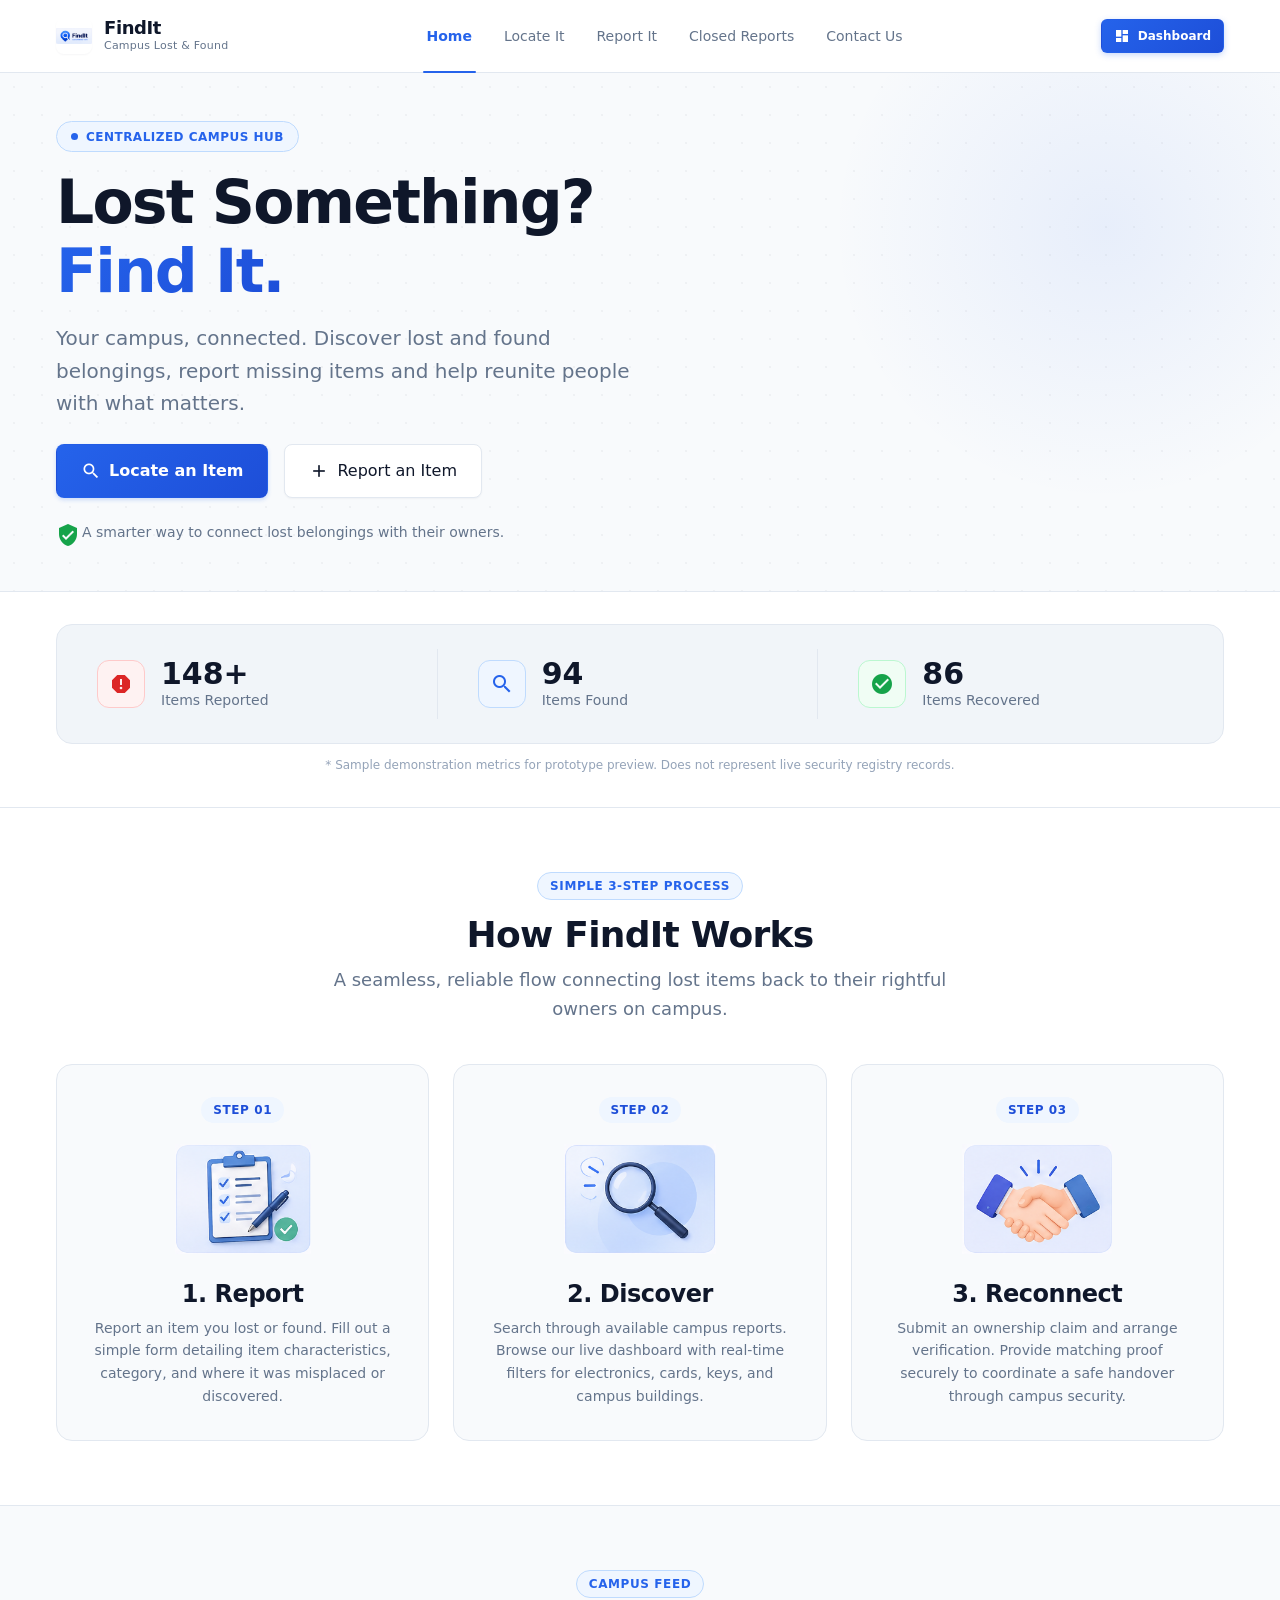
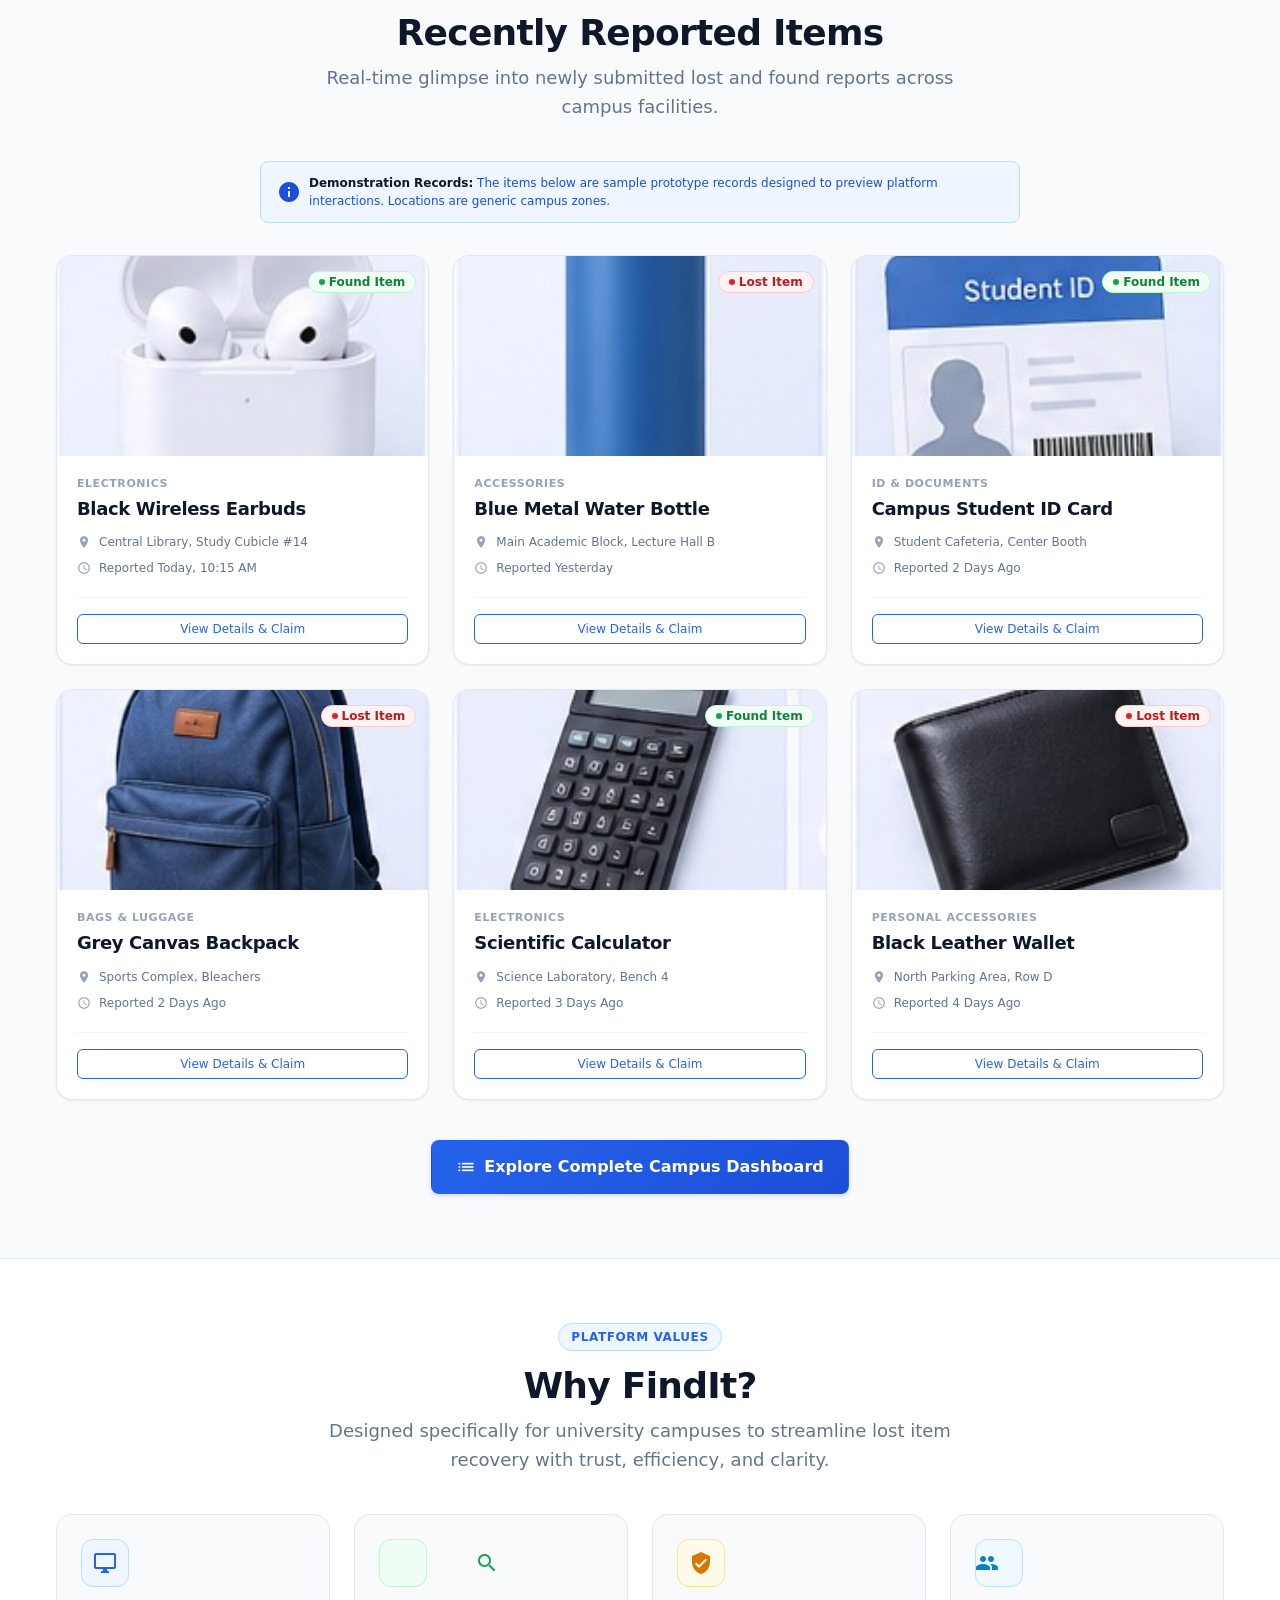
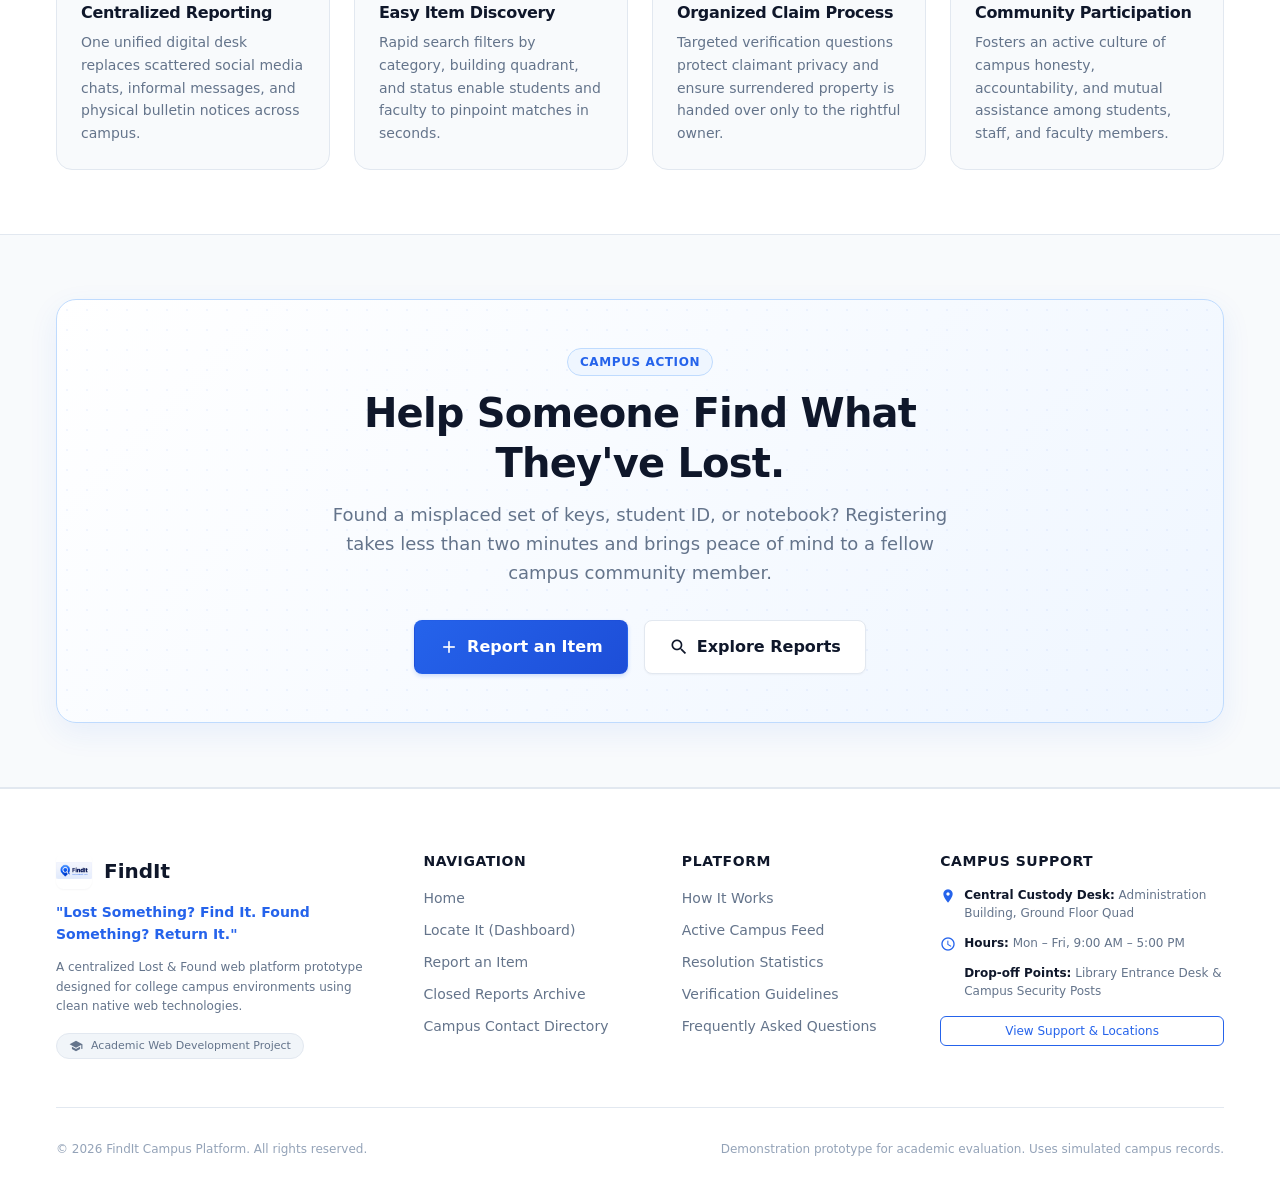
==== commit 676b3662: "update the code replace svg done" ====
--- a/index.html
+++ b/index.html
@@ -12,6 +12,8 @@
   <link rel="stylesheet" href="css/landing.css">
   <!-- Consolidated Responsive Stylesheet -->
   <link rel="stylesheet" href="css/responsive.css">
+  <!-- Google Material Icons -->
+  <link rel="stylesheet" href="https://fonts.googleapis.com/icon?family=Material+Icons">
 </head>
 <body>
 
@@ -41,12 +43,7 @@
       <!-- Desktop Action CTA -->
       <div class="nav-actions">
         <a href="dashboard.html" class="btn btn-primary btn-sm nav-dashboard-btn">
-          <svg width="16" height="16" viewBox="0 0 24 24" fill="none" stroke="currentColor" stroke-width="2" stroke-linecap="round" stroke-linejoin="round" aria-hidden="true">
-            <rect x="3" y="3" width="7" height="7"></rect>
-            <rect x="14" y="3" width="7" height="7"></rect>
-            <rect x="14" y="14" width="7" height="7"></rect>
-            <rect x="3" y="14" width="7" height="7"></rect>
-          </svg>
+          <span class="material-icons" aria-hidden="true">dashboard</span>
           Dashboard
         </a>
       </div>
@@ -119,100 +116,19 @@
             <!-- Primary & Secondary CTA Buttons -->
             <div class="hero-actions">
               <a href="dashboard.html" class="btn btn-primary btn-lg hero-btn-primary">
-                <svg width="18" height="18" viewBox="0 0 24 24" fill="none" stroke="currentColor" stroke-width="2" stroke-linecap="round" stroke-linejoin="round" aria-hidden="true">
-                  <circle cx="11" cy="11" r="8"></circle>
-                  <line x1="21" y1="21" x2="16.65" y2="16.65"></line>
-                </svg>
+                <span class="material-icons" aria-hidden="true">search</span>
                 Locate an Item
               </a>
               <a href="report.html" class="btn btn-secondary btn-lg hero-btn-secondary">
-                <svg width="18" height="18" viewBox="0 0 24 24" fill="none" stroke="currentColor" stroke-width="2" stroke-linecap="round" stroke-linejoin="round" aria-hidden="true">
-                  <line x1="12" y1="5" x2="12" y2="19"></line>
-                  <line x1="5" y1="12" x2="19" y2="12"></line>
-                </svg>
+                <span class="material-icons" aria-hidden="true">add</span>
                 Report an Item
               </a>
             </div>
 
             <!-- Trust-Oriented Supporting Line -->
             <div class="hero-trust">
-              <svg class="hero-trust-icon" viewBox="0 0 24 24" fill="none" stroke="currentColor" stroke-width="2" stroke-linecap="round" stroke-linejoin="round" aria-hidden="true">
-                <path d="M12 22s8-4 8-10V5l-8-3-8 3v7c0 6 8 10 8 10z"></path>
-              </svg>
+              <span class="material-icons hero-trust-icon" aria-hidden="true">verified_user</span>
               <span>A smarter way to connect lost belongings with their owners.</span>
-            </div>
-          </div>
-
-          <!-- Right: Hero Visual Composition with Campus Objects -->
-          <div class="hero-visual-wrapper" aria-label="Visual composition showing recently reported campus belongings">
-            <!-- Organic soft backdrop blur shape -->
-            <div class="hero-visual-backdrop" aria-hidden="true"></div>
-
-            <!-- Central Anchor Card (Backpack) -->
-            <div class="visual-card-main">
-              <div class="visual-main-image-wrap">
-                <img src="assets/images/items/backpack.jpg" alt="Black commuter backpack with grey straps" class="visual-main-image" width="320" height="190">
-                <div class="visual-main-badge">
-                  <span class="badge badge-lost">
-                    <span class="badge-dot"></span> Lost Item
-                  </span>
-                </div>
-              </div>
-              <div class="visual-main-body">
-                <h2 class="visual-main-title">Campus Laptop Backpack</h2>
-                <div class="visual-main-meta">
-                  <span>📍 Central Library, 2nd Fl</span>
-                  <span>Reported Today</span>
-                </div>
-              </div>
-            </div>
-
-            <!-- Satellite Card 1: Student ID (Top Left) -->
-            <div class="satellite-card-1">
-              <img src="assets/images/items/student-id.jpg" alt="University student identification card" class="satellite-thumb" width="44" height="44">
-              <div class="satellite-info">
-                <span class="satellite-name">Campus Student ID</span>
-                <span class="satellite-sub">
-                  <span class="badge badge-lost" style="font-size: 0.65rem; padding: 2px 6px;">
-                    <span class="badge-dot"></span> Lost
-                  </span>
-                  Academic Hall
-                </span>
-              </div>
-            </div>
-
-            <!-- Satellite Card 2: Wireless Earbuds (Top Right) -->
-            <div class="satellite-card-2">
-              <img src="assets/images/items/earbuds.jpg" alt="White wireless Bluetooth earbuds in charging case" class="satellite-thumb" width="44" height="44">
-              <div class="satellite-info">
-                <span class="satellite-name">Wireless Earbuds</span>
-                <span class="satellite-sub">
-                  <span class="badge badge-found" style="font-size: 0.65rem; padding: 2px 6px;">
-                    <span class="badge-dot"></span> Found
-                  </span>
-                  Cafeteria
-                </span>
-              </div>
-            </div>
-
-            <!-- Satellite Card 3: Metallic Keys & Bottle (Bottom Right) -->
-            <div class="satellite-card-3">
-              <img src="assets/images/items/keys.jpg" alt="Set of brass locker keys with blue lanyard" class="satellite-thumb" width="44" height="44">
-              <div class="satellite-info">
-                <span class="satellite-name">Dorm Keys &amp; Lanyard</span>
-                <span class="satellite-sub">
-                  <span class="badge badge-found" style="font-size: 0.65rem; padding: 2px 6px;">
-                    <span class="badge-dot"></span> Found
-                  </span>
-                  Sports Complex
-                </span>
-              </div>
-            </div>
-
-            <!-- Floating Pill Tag: Water Bottle (Bottom Left) -->
-            <div class="floating-item-pill">
-              <img src="assets/images/items/water-bottle.jpg" alt="Steel thermal water bottle" class="floating-pill-img" width="22" height="22">
-              <span>Insulated Bottle • Found</span>
             </div>
           </div>
 
@@ -231,11 +147,7 @@
           <!-- Items Reported -->
           <div class="stat-item">
             <div class="stat-icon-wrapper stat-icon-reported" aria-hidden="true">
-              <svg width="24" height="24" viewBox="0 0 24 24" fill="none" stroke="currentColor" stroke-width="2" stroke-linecap="round" stroke-linejoin="round">
-                <circle cx="12" cy="12" r="10"></circle>
-                <line x1="12" y1="8" x2="12" y2="12"></line>
-                <line x1="12" y1="16" x2="12.01" y2="16"></line>
-              </svg>
+              <span class="material-icons">report</span>
             </div>
             <div class="stat-info">
               <span class="stat-number">148+</span>
@@ -246,10 +158,7 @@
           <!-- Items Found -->
           <div class="stat-item">
             <div class="stat-icon-wrapper stat-icon-found" aria-hidden="true">
-              <svg width="24" height="24" viewBox="0 0 24 24" fill="none" stroke="currentColor" stroke-width="2" stroke-linecap="round" stroke-linejoin="round">
-                <circle cx="11" cy="11" r="8"></circle>
-                <line x1="21" y1="21" x2="16.65" y2="16.65"></line>
-              </svg>
+              <span class="material-icons">search</span>
             </div>
             <div class="stat-info">
               <span class="stat-number">94</span>
@@ -260,10 +169,7 @@
           <!-- Items Recovered -->
           <div class="stat-item">
             <div class="stat-icon-wrapper stat-icon-recovered" aria-hidden="true">
-              <svg width="24" height="24" viewBox="0 0 24 24" fill="none" stroke="currentColor" stroke-width="2" stroke-linecap="round" stroke-linejoin="round">
-                <path d="M22 11.08V12a10 10 0 1 1-5.93-9.14"></path>
-                <polyline points="22 4 12 14.01 9 11.01"></polyline>
-              </svg>
+              <span class="material-icons">check_circle</span>
             </div>
             <div class="stat-info">
               <span class="stat-number">86</span>
@@ -342,11 +248,7 @@
 
         <!-- Demonstration Notice Banner -->
         <div class="demo-notice-banner" role="note">
-          <svg width="18" height="18" viewBox="0 0 24 24" fill="none" stroke="currentColor" stroke-width="2" stroke-linecap="round" stroke-linejoin="round" aria-hidden="true">
-            <circle cx="12" cy="12" r="10"></circle>
-            <line x1="12" y1="16" x2="12" y2="12"></line>
-            <line x1="12" y1="8" x2="12.01" y2="8"></line>
-          </svg>
+          <span class="material-icons" aria-hidden="true">info</span>
           <span><strong>Demonstration Records:</strong> The items below are sample prototype records designed to preview platform interactions. Locations are generic campus zones.</span>
         </div>
 
@@ -368,17 +270,11 @@
               <h3 class="item-feed-title">Black Wireless Earbuds</h3>
               <div class="item-feed-meta">
                 <div class="item-meta-row">
-                  <svg class="item-meta-icon" viewBox="0 0 24 24" fill="none" stroke="currentColor" stroke-width="2" stroke-linecap="round" stroke-linejoin="round" aria-hidden="true">
-                    <path d="M21 10c0 7-9 13-9 13s-9-6-9-13a9 9 0 0 1 18 0z"></path>
-                    <circle cx="12" cy="10" r="3"></circle>
-                  </svg>
+                  <span class="material-icons item-meta-icon" aria-hidden="true">location_on</span>
                   <span>Central Library, Study Cubicle #14</span>
                 </div>
                 <div class="item-meta-row">
-                  <svg class="item-meta-icon" viewBox="0 0 24 24" fill="none" stroke="currentColor" stroke-width="2" stroke-linecap="round" stroke-linejoin="round" aria-hidden="true">
-                    <circle cx="12" cy="12" r="10"></circle>
-                    <polyline points="12 6 12 12 16 14"></polyline>
-                  </svg>
+                  <span class="material-icons item-meta-icon" aria-hidden="true">schedule</span>
                   <span>Reported Today, 10:15 AM</span>
                 </div>
               </div>
@@ -403,17 +299,11 @@
               <h3 class="item-feed-title">Blue Metal Water Bottle</h3>
               <div class="item-feed-meta">
                 <div class="item-meta-row">
-                  <svg class="item-meta-icon" viewBox="0 0 24 24" fill="none" stroke="currentColor" stroke-width="2" stroke-linecap="round" stroke-linejoin="round" aria-hidden="true">
-                    <path d="M21 10c0 7-9 13-9 13s-9-6-9-13a9 9 0 0 1 18 0z"></path>
-                    <circle cx="12" cy="10" r="3"></circle>
-                  </svg>
+                  <span class="material-icons item-meta-icon" aria-hidden="true">location_on</span>
                   <span>Main Academic Block, Lecture Hall B</span>
                 </div>
                 <div class="item-meta-row">
-                  <svg class="item-meta-icon" viewBox="0 0 24 24" fill="none" stroke="currentColor" stroke-width="2" stroke-linecap="round" stroke-linejoin="round" aria-hidden="true">
-                    <circle cx="12" cy="12" r="10"></circle>
-                    <polyline points="12 6 12 12 16 14"></polyline>
-                  </svg>
+                  <span class="material-icons item-meta-icon" aria-hidden="true">schedule</span>
                   <span>Reported Yesterday</span>
                 </div>
               </div>
@@ -438,17 +328,11 @@
               <h3 class="item-feed-title">Campus Student ID Card</h3>
               <div class="item-feed-meta">
                 <div class="item-meta-row">
-                  <svg class="item-meta-icon" viewBox="0 0 24 24" fill="none" stroke="currentColor" stroke-width="2" stroke-linecap="round" stroke-linejoin="round" aria-hidden="true">
-                    <path d="M21 10c0 7-9 13-9 13s-9-6-9-13a9 9 0 0 1 18 0z"></path>
-                    <circle cx="12" cy="10" r="3"></circle>
-                  </svg>
+                  <span class="material-icons item-meta-icon" aria-hidden="true">location_on</span>
                   <span>Student Cafeteria, Center Booth</span>
                 </div>
                 <div class="item-meta-row">
-                  <svg class="item-meta-icon" viewBox="0 0 24 24" fill="none" stroke="currentColor" stroke-width="2" stroke-linecap="round" stroke-linejoin="round" aria-hidden="true">
-                    <circle cx="12" cy="12" r="10"></circle>
-                    <polyline points="12 6 12 12 16 14"></polyline>
-                  </svg>
+                  <span class="material-icons item-meta-icon" aria-hidden="true">schedule</span>
                   <span>Reported 2 Days Ago</span>
                 </div>
               </div>
@@ -473,17 +357,11 @@
               <h3 class="item-feed-title">Grey Canvas Backpack</h3>
               <div class="item-feed-meta">
                 <div class="item-meta-row">
-                  <svg class="item-meta-icon" viewBox="0 0 24 24" fill="none" stroke="currentColor" stroke-width="2" stroke-linecap="round" stroke-linejoin="round" aria-hidden="true">
-                    <path d="M21 10c0 7-9 13-9 13s-9-6-9-13a9 9 0 0 1 18 0z"></path>
-                    <circle cx="12" cy="10" r="3"></circle>
-                  </svg>
+                  <span class="material-icons item-meta-icon" aria-hidden="true">location_on</span>
                   <span>Sports Complex, Bleachers</span>
                 </div>
                 <div class="item-meta-row">
-                  <svg class="item-meta-icon" viewBox="0 0 24 24" fill="none" stroke="currentColor" stroke-width="2" stroke-linecap="round" stroke-linejoin="round" aria-hidden="true">
-                    <circle cx="12" cy="12" r="10"></circle>
-                    <polyline points="12 6 12 12 16 14"></polyline>
-                  </svg>
+                  <span class="material-icons item-meta-icon" aria-hidden="true">schedule</span>
                   <span>Reported 2 Days Ago</span>
                 </div>
               </div>
@@ -508,17 +386,11 @@
               <h3 class="item-feed-title">Scientific Calculator</h3>
               <div class="item-feed-meta">
                 <div class="item-meta-row">
-                  <svg class="item-meta-icon" viewBox="0 0 24 24" fill="none" stroke="currentColor" stroke-width="2" stroke-linecap="round" stroke-linejoin="round" aria-hidden="true">
-                    <path d="M21 10c0 7-9 13-9 13s-9-6-9-13a9 9 0 0 1 18 0z"></path>
-                    <circle cx="12" cy="10" r="3"></circle>
-                  </svg>
+                  <span class="material-icons item-meta-icon" aria-hidden="true">location_on</span>
                   <span>Science Laboratory, Bench 4</span>
                 </div>
                 <div class="item-meta-row">
-                  <svg class="item-meta-icon" viewBox="0 0 24 24" fill="none" stroke="currentColor" stroke-width="2" stroke-linecap="round" stroke-linejoin="round" aria-hidden="true">
-                    <circle cx="12" cy="12" r="10"></circle>
-                    <polyline points="12 6 12 12 16 14"></polyline>
-                  </svg>
+                  <span class="material-icons item-meta-icon" aria-hidden="true">schedule</span>
                   <span>Reported 3 Days Ago</span>
                 </div>
               </div>
@@ -543,17 +415,11 @@
               <h3 class="item-feed-title">Black Leather Wallet</h3>
               <div class="item-feed-meta">
                 <div class="item-meta-row">
-                  <svg class="item-meta-icon" viewBox="0 0 24 24" fill="none" stroke="currentColor" stroke-width="2" stroke-linecap="round" stroke-linejoin="round" aria-hidden="true">
-                    <path d="M21 10c0 7-9 13-9 13s-9-6-9-13a9 9 0 0 1 18 0z"></path>
-                    <circle cx="12" cy="10" r="3"></circle>
-                  </svg>
+                  <span class="material-icons item-meta-icon" aria-hidden="true">location_on</span>
                   <span>North Parking Area, Row D</span>
                 </div>
                 <div class="item-meta-row">
-                  <svg class="item-meta-icon" viewBox="0 0 24 24" fill="none" stroke="currentColor" stroke-width="2" stroke-linecap="round" stroke-linejoin="round" aria-hidden="true">
-                    <circle cx="12" cy="12" r="10"></circle>
-                    <polyline points="12 6 12 12 16 14"></polyline>
-                  </svg>
+                  <span class="material-icons item-meta-icon" aria-hidden="true">schedule</span>
                   <span>Reported 4 Days Ago</span>
                 </div>
               </div>
@@ -568,14 +434,7 @@
         <!-- Section Link to Complete Dashboard -->
         <div style="text-align: center;">
           <a href="dashboard.html" class="btn btn-primary btn-lg">
-            <svg width="18" height="18" viewBox="0 0 24 24" fill="none" stroke="currentColor" stroke-width="2" stroke-linecap="round" stroke-linejoin="round" aria-hidden="true">
-              <line x1="8" y1="6" x2="21" y2="6"></line>
-              <line x1="8" y1="12" x2="21" y2="12"></line>
-              <line x1="8" y1="18" x2="21" y2="18"></line>
-              <line x1="3" y1="6" x2="3.01" y2="6"></line>
-              <line x1="3" y1="12" x2="3.01" y2="12"></line>
-              <line x1="3" y1="18" x2="3.01" y2="18"></line>
-            </svg>
+            <span class="material-icons" aria-hidden="true">list</span>
             Explore Complete Campus Dashboard
           </a>
         </div>
@@ -598,11 +457,7 @@
           <!-- Benefit 1: Centralized Reporting -->
           <div class="benefit-card">
             <div class="benefit-icon-wrapper benefit-icon-primary" aria-hidden="true">
-              <svg width="24" height="24" viewBox="0 0 24 24" fill="none" stroke="currentColor" stroke-width="2" stroke-linecap="round" stroke-linejoin="round">
-                <rect x="2" y="3" width="20" height="14" rx="2" ry="2"></rect>
-                <line x1="8" y1="21" x2="16" y2="21"></line>
-                <line x1="12" y1="17" x2="12" y2="21"></line>
-              </svg>
+              <span class="material-icons">desktop_windows</span>
             </div>
             <h3 class="benefit-title">Centralized Reporting</h3>
             <p class="benefit-desc">
@@ -613,12 +468,7 @@
           <!-- Benefit 2: Easy Item Discovery -->
           <div class="benefit-card">
             <div class="benefit-icon-wrapper benefit-icon-success" aria-hidden="true">
-              <svg width="24" height="24" viewBox="0 0 24 24" fill="none" stroke="currentColor" stroke-width="2" stroke-linecap="round" stroke-linejoin="round">
-                <circle cx="11" cy="11" r="8"></circle>
-                <line x1="21" y1="21" x2="16.65" y2="16.65"></line>
-                <line x1="11" y1="8" x2="11" y2="14"></line>
-                <line x1="8" y1="11" x2="14" y2="11"></line>
-              </svg>
+              <span class="material-icons">manage_search</span>
             </div>
             <h3 class="benefit-title">Easy Item Discovery</h3>
             <p class="benefit-desc">
@@ -629,10 +479,7 @@
           <!-- Benefit 3: Organized Claim Process -->
           <div class="benefit-card">
             <div class="benefit-icon-wrapper benefit-icon-warning" aria-hidden="true">
-              <svg width="24" height="24" viewBox="0 0 24 24" fill="none" stroke="currentColor" stroke-width="2" stroke-linecap="round" stroke-linejoin="round">
-                <path d="M12 22s8-4 8-10V5l-8-3-8 3v7c0 6 8 10 8 10z"></path>
-                <polyline points="9 12 11 14 15 10"></polyline>
-              </svg>
+              <span class="material-icons">verified_user</span>
             </div>
             <h3 class="benefit-title">Organized Claim Process</h3>
             <p class="benefit-desc">
@@ -643,12 +490,7 @@
           <!-- Benefit 4: Community Participation -->
           <div class="benefit-card">
             <div class="benefit-icon-wrapper benefit-icon-info" aria-hidden="true">
-              <svg width="24" height="24" viewBox="0 0 24 24" fill="none" stroke="currentColor" stroke-width="2" stroke-linecap="round" stroke-linejoin="round">
-                <path d="M17 21v-2a4 4 0 0 0-4-4H5a4 4 0 0 0-4 4v2"></path>
-                <circle cx="9" cy="7" r="4"></circle>
-                <path d="M23 21v-2a4 4 0 0 0-3-3.87"></path>
-                <path d="M16 3.13a4 4 0 0 1 0 7.75"></path>
-              </svg>
+              <span class="material-icons">groups</span>
             </div>
             <h3 class="benefit-title">Community Participation</h3>
             <p class="benefit-desc">
@@ -675,17 +517,11 @@
             </p>
             <div class="cta-button-group">
               <a href="report.html" class="btn btn-primary btn-lg">
-                <svg width="18" height="18" viewBox="0 0 24 24" fill="none" stroke="currentColor" stroke-width="2" stroke-linecap="round" stroke-linejoin="round" aria-hidden="true">
-                  <line x1="12" y1="5" x2="12" y2="19"></line>
-                  <line x1="5" y1="12" x2="19" y2="12"></line>
-                </svg>
+                <span class="material-icons" aria-hidden="true">add</span>
                 Report an Item
               </a>
               <a href="dashboard.html" class="btn btn-secondary btn-lg">
-                <svg width="18" height="18" viewBox="0 0 24 24" fill="none" stroke="currentColor" stroke-width="2" stroke-linecap="round" stroke-linejoin="round" aria-hidden="true">
-                  <circle cx="11" cy="11" r="8"></circle>
-                  <line x1="21" y1="21" x2="16.65" y2="16.65"></line>
-                </svg>
+                <span class="material-icons" aria-hidden="true">search</span>
                 Explore Reports
               </a>
             </div>
@@ -713,10 +549,7 @@
             A centralized Lost &amp; Found web platform prototype designed for college campus environments using clean native web technologies.
           </p>
           <div class="footer-academic-badge">
-            <svg width="14" height="14" viewBox="0 0 24 24" fill="none" stroke="currentColor" stroke-width="2" stroke-linecap="round" stroke-linejoin="round" aria-hidden="true">
-              <path d="M22 10v6M2 10l10-5 10 5-10 5z"></path>
-              <path d="M6 12v5c3 3 9 3 12 0v-5"></path>
-            </svg>
+            <span class="material-icons" aria-hidden="true" style="font-size: 14px;">school</span>
             <span>Academic Web Development Project</span>
           </div>
         </div>
@@ -750,24 +583,15 @@
           <h3 class="footer-col-title">Campus Support</h3>
           <div class="footer-support-info">
             <div class="footer-support-row">
-              <svg class="footer-support-icon" viewBox="0 0 24 24" fill="none" stroke="currentColor" stroke-width="2" stroke-linecap="round" stroke-linejoin="round" aria-hidden="true">
-                <path d="M21 10c0 7-9 13-9 13s-9-6-9-13a9 9 0 0 1 18 0z"></path>
-                <circle cx="12" cy="10" r="3"></circle>
-              </svg>
+              <span class="material-icons footer-support-icon" aria-hidden="true">location_on</span>
               <span><strong>Central Custody Desk:</strong> Administration Building, Ground Floor Quad</span>
             </div>
             <div class="footer-support-row">
-              <svg class="footer-support-icon" viewBox="0 0 24 24" fill="none" stroke="currentColor" stroke-width="2" stroke-linecap="round" stroke-linejoin="round" aria-hidden="true">
-                <circle cx="12" cy="12" r="10"></circle>
-                <polyline points="12 6 12 12 16 14"></polyline>
-              </svg>
+              <span class="material-icons footer-support-icon" aria-hidden="true">schedule</span>
               <span><strong>Hours:</strong> Mon – Fri, 9:00 AM – 5:00 PM</span>
             </div>
             <div class="footer-support-row">
-              <svg class="footer-support-icon" viewBox="0 0 24 24" fill="none" stroke="currentColor" stroke-width="2" stroke-linecap="round" stroke-linejoin="round" aria-hidden="true">
-                <rect x="2" y="4" width="20" height="16" rx="2"></rect>
-                <path d="M7 15h0M2 9.5h20"></path>
-              </svg>
+              <span class="material-icons footer-support-icon" aria-hidden="true">inventory</span>
               <span><strong>Drop-off Points:</strong> Library Entrance Desk &amp; Campus Security Posts</span>
             </div>
           </div>
@@ -794,3 +618,4 @@
   <script src="js/main.js"></script>
 </body>
 </html>
+ 
--- a/css/style.css
+++ b/css/style.css
@@ -860,3 +860,76 @@
   margin-bottom: var(--space-6);
   border: none;
 }
+
+/* ==========================================================================
+   Google Material Icons Global Alignment & Sizing Utilities
+   ========================================================================== */
+.material-icons {
+  display: inline-flex;
+  align-items: center;
+  justify-content: center;
+  vertical-align: middle;
+  line-height: 1;
+  font-size: 20px;
+  user-select: none;
+}
+
+.btn .material-icons {
+  font-size: 1.15em;
+  vertical-align: middle;
+}
+
+.btn-sm .material-icons {
+  font-size: 1rem;
+}
+
+.btn-lg .material-icons {
+  font-size: 1.25rem;
+}
+
+.dash-meta-icon,
+.item-meta-icon {
+  font-size: 14px !important;
+  width: 14px !important;
+  height: 14px !important;
+  line-height: 1;
+  display: inline-flex;
+  align-items: center;
+  justify-content: center;
+}
+
+.footer-support-icon {
+  font-size: 16px !important;
+  width: 16px !important;
+  height: 16px !important;
+  line-height: 1;
+}
+
+.search-icon-prefix {
+  font-size: 20px !important;
+  width: 20px !important;
+  height: 20px !important;
+  line-height: 1;
+}
+
+.privacy-icon {
+  font-size: 16px !important;
+  width: 16px !important;
+  height: 16px !important;
+  line-height: 1;
+}
+
+.custody-icon {
+  font-size: 20px !important;
+  width: 20px !important;
+  height: 20px !important;
+  line-height: 1;
+}
+
+.dropzone-icon {
+  font-size: 42px !important;
+  width: 42px !important;
+  height: 42px !important;
+  line-height: 1;
+}
+
